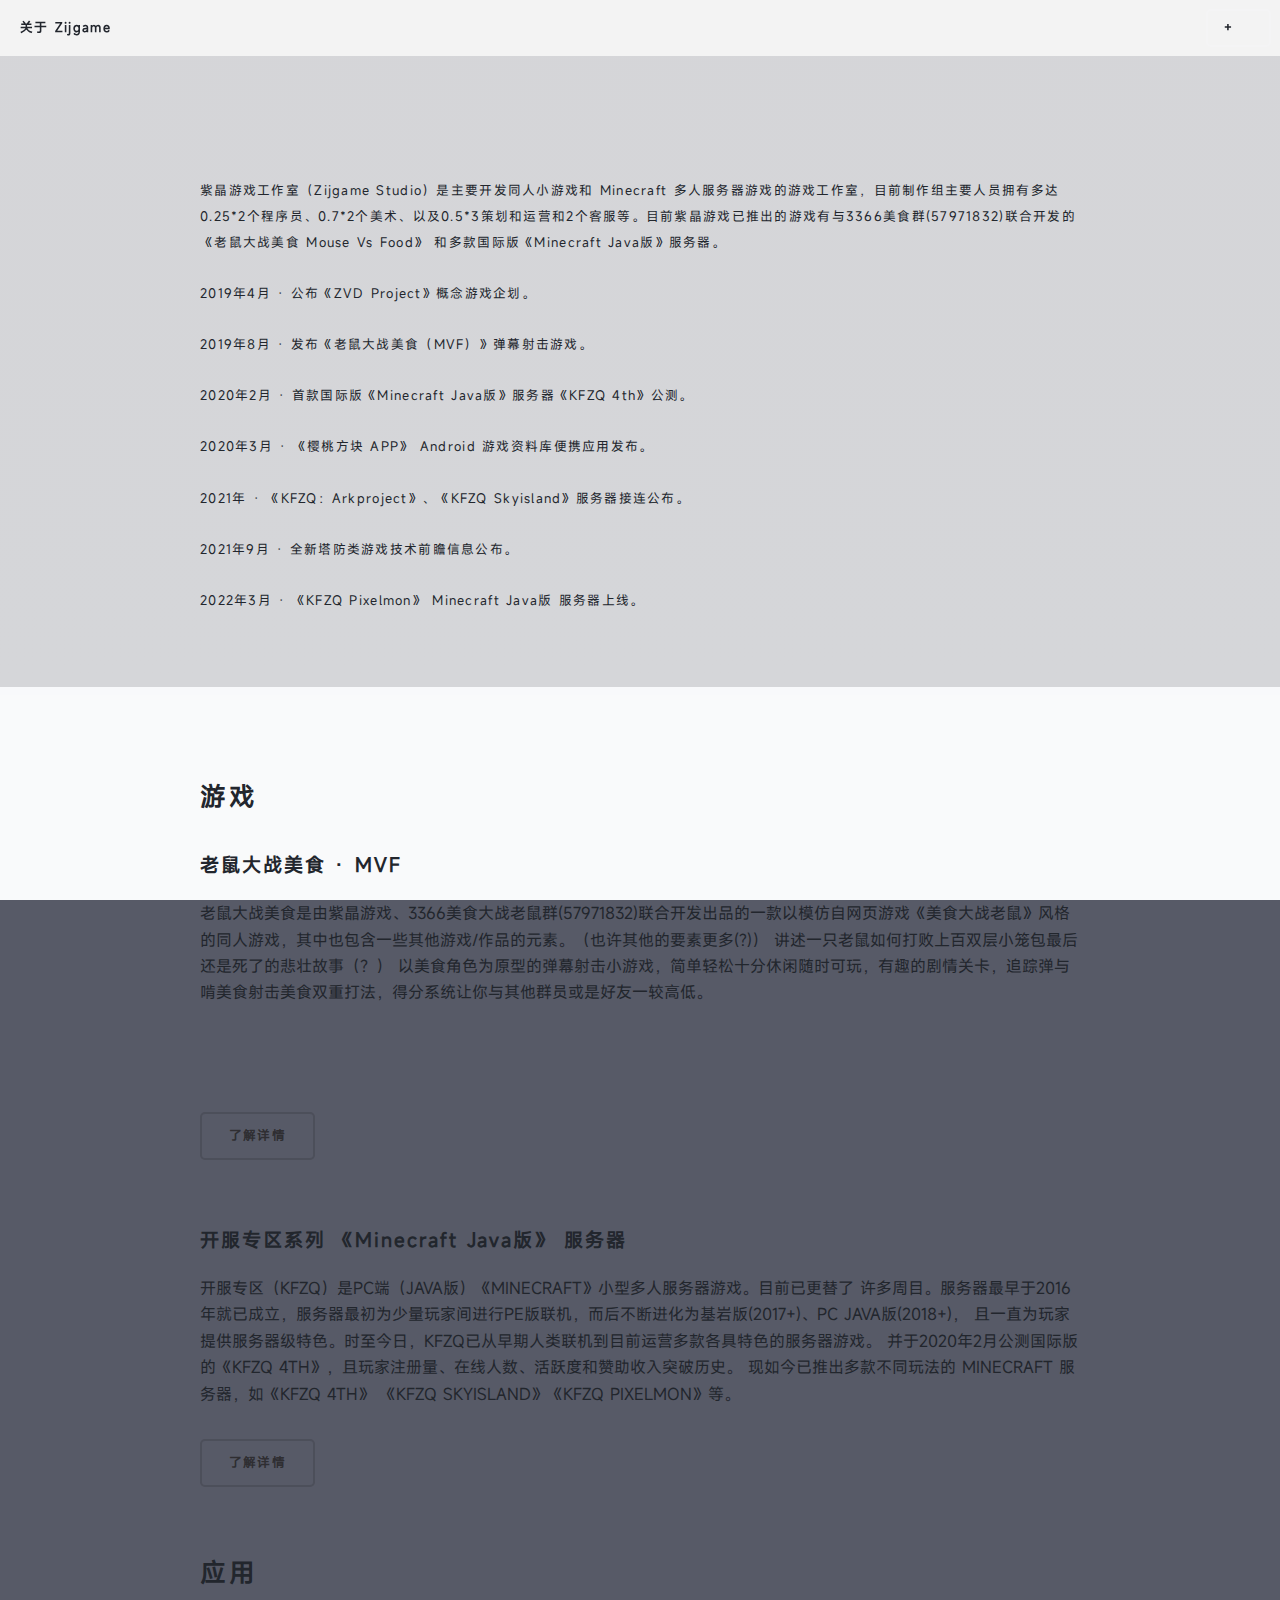
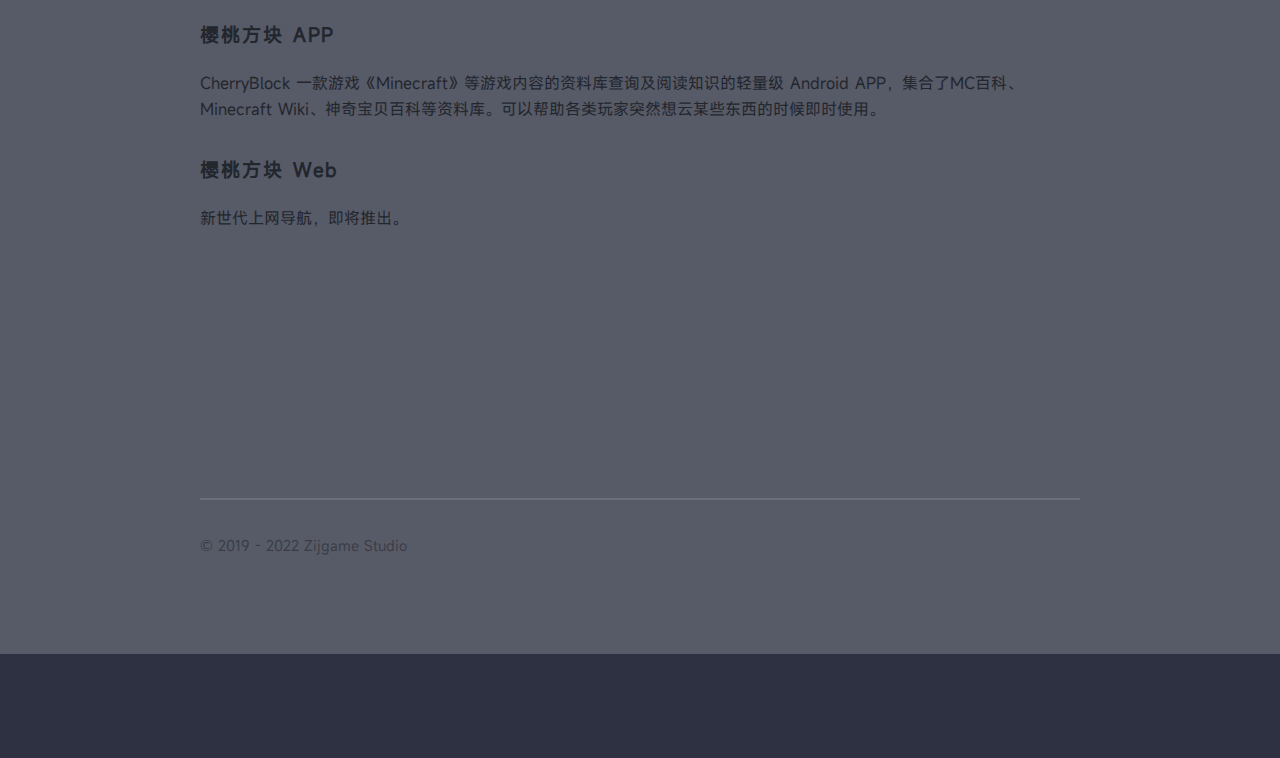
==== about.html @ 9c5ca8de "Add files via upload" ====
<!DOCTYPE HTML>
<!--
	Solid State by HTML5 UP
	html5up.net | @ajlkn
	Free for personal and commercial use under the CCA 3.0 license (html5up.net/license)
-->
<html>
	<head>
		<title>关于紫晶游戏 - Zijgame Studio 官方网站</title>
		<link rel="icon" type="image/x-icon" href="https://zijgame-1258074638.cos.ap-shanghai.myqcloud.com/image/zijgame_icon.png">
		<meta charset="utf-8" />
		<meta name="viewport" content="width=device-width, initial-scale=1, user-scalable=no" />
		<link rel="stylesheet" href="assets/css/main.css" />
		<noscript><link rel="stylesheet" href="assets/css/noscript.css" /></noscript>
	</head>
	<body class="is-preload">

		<!-- Page Wrapper -->
			<div id="page-wrapper">

				<!-- Header -->
					<header id="header">
						<h1><a href="index.html">关于 Zijgame</a></h1>
						<nav>
							<a href="#menu">+</a>
						</nav>
					</header>


				<!-- Menu -->
				<nav id="menu">
					<div class="inner">
						<h2>紫晶游戏官网</h2>
						<ul class="links">
							<li><a href="index.html">首页</a></li>
							<li><a href="#four">新闻动态</a></li>
							<li><a href="about.html">关于更多</a></li>
							<li><a href="mvf.html">老鼠大战美食</a></li>
							<li><a href="https://kfzq.zijgame.com/">KFZQ 服务器</a></li>
						</ul>
						<a href="#" class="close">Close</a>
					</div>
				</nav>

				<!-- Wrapper -->
					<section id="wrapper">
						<header>
							<div class="inner">
							 
								<span class="image main"><img src="https://zijgame-1258074638.cos.ap-shanghai.myqcloud.com/image/about_zjgame_banner.png" alt="" /></span>
								<p>紫晶游戏工作室（Zijgame Studio）是主要开发同人小游戏和 Minecraft 多人服务器游戏的游戏工作室，目前制作组主要人员拥有多达0.25*2个程序员、0.7*2个美术、以及0.5*3策划和运营和2个客服等。目前紫晶游戏已推出的游戏有与3366美食群(57971832)联合开发的《老鼠大战美食 Mouse Vs Food》
									和多款国际版《Minecraft Java版》服务器。
								</p>
								<p>2019年4月 · 公布《ZVD Project》概念游戏企划。</p>
								<p>2019年8月 · 发布《老鼠大战美食（MVF）》弹幕射击游戏。</p>
								<p>2020年2月 · 首款国际版《Minecraft Java版》服务器《KFZQ 4th》公测。</p>
								<p>2020年3月 · 《樱桃方块 APP》 Android 游戏资料库便携应用发布。</p>
								<p>2021年 · 《KFZQ：Arkproject》、《KFZQ Skyisland》服务器接连公布。</p>
								<p>2021年9月 · 全新塔防类游戏技术前瞻信息公布。</p>
								<p>2022年3月 · 《KFZQ Pixelmon》 Minecraft Java版 服务器上线。</p>
 

							</div>
						</header>

						<!-- Content -->
			 
							<div class="wrapper">
								<div class="inner">

									<h2>游戏</h2>
									<p> </p>

									<h3>老鼠大战美食 · MVF</h3>
									<p>老鼠大战美食是由紫晶游戏、3366美食大战老鼠群(57971832)联合开发出品的一款以模仿自网页游戏《美食大战老鼠》风格的同人游戏，其中也包含一些其他游戏/作品的元素。（也许其他的要素更多(?)）
										
										讲述一只老鼠如何打败上百双层小笼包最后还是死了的悲壮故事（？）
										
										以美食角色为原型的弹幕射击小游戏，简单轻松十分休闲随时可玩，有趣的剧情关卡，追踪弹与啃美食射击美食双重打法，得分系统让你与其他群员或是好友一较高低。</p> 
	
										<span class="image main"><img src="https://3366meishiqun-1258074638.cos.ap-guangzhou.myqcloud.com/mvf/mvf-banner.png" alt="" /></span>

	 
										<ul class="actions">
											<li><a href="mvf.html" class="button primarynext">了解详情</a></li>
										</ul>

										
									<h3>开服专区系列 《Minecraft Java版》 服务器</h3>
									<p>开服专区（KFZQ）是PC端（JAVA版）《MINECRAFT》小型多人服务器游戏。目前已更替了 许多周目。服务器最早于2016年就已成立，服务器最初为少量玩家间进行PE版联机，而后不断进化为基岩版(2017+)、PC JAVA版(2018+)， 且一直为玩家提供服务器级特色。时至今日，KFZQ已从早期人类联机到目前运营多款各具特色的服务器游戏。 并于2020年2月公测国际版的《KFZQ 4TH》，且玩家注册量、在线人数、活跃度和赞助收入突破历史。 现如今已推出多款不同玩法的 MINECRAFT 服务器，如《KFZQ 4TH》 《KFZQ SKYISLAND》《KFZQ PIXELMON》等。</p>
									<ul class="actions">
										<li><a href="https://kfzq.zijgame.com/" class="button primarynext">了解详情</a></li>
									</ul>
 
									<h2>应用</h2>
									<h3>樱桃方块 APP</h3>
									<p>CherryBlock 一款游戏《Minecraft》等游戏内容的资料库查询及阅读知识的轻量级 Android APP，集合了MC百科、Minecraft Wiki、神奇宝贝百科等资料库。可以帮助各类玩家突然想云某些东西的时候即时使用。</p>
							
							
									<h3>樱桃方块 Web</h3>
									<p>新世代上网导航，即将推出。</p>
 
				<!-- Footer -->
				<footer id="footer">
					<div class="inner">
						<ul class="icons">
							<li><a href="https://kfzq.zijgame.com" class="image"><img src="https://zijgame-1258074638.cos.ap-shanghai.myqcloud.com/image/kfzq.svg" alt="" /></a></li>
							<li><a href="https://www.zijgame.com" class="image"><img src="https://zijgame-1258074638.cos.ap-shanghai.myqcloud.com/image/zijgame_website_button.svg" alt="" /></a></li>
						</ul>
						<ul class="copyright">
							<li>&copy; 2019 - 2022 Zijgame Studio</a></li>
						</ul>
 
					</div>
				</footer>

		</div>

		<!-- Scripts -->
			<script src="assets/js/jquery.min.js"></script>
			<script src="assets/js/jquery.scrollex.min.js"></script>
			<script src="assets/js/browser.min.js"></script>
			<script src="assets/js/breakpoints.min.js"></script>
			<script src="assets/js/util.js"></script>
			<script src="assets/js/main.js"></script>

	</body>
</html>
---- assets/css/main.css ----
@import url(fontawesome-all.min.css);
@import url("https://fonts.googleapis.com/css?family=Source+Sans+Pro:300,300italic,600,600italic");


@font-face {
	font-family: 'MiSans Regular';   /*字体名称*/
	src: url('../webfonts/MiSans-Regular.subset.woff2');       /*字体源文件*/
  }

@font-face {
  font-family: 'Novecento Wide Bold';   /*字体名称*/
  src: url('../webfonts/Novecento-Wide-Bold-2.woff');       /*字体源文件*/
}

@font-face {
	font-family: 'Alibaba Puhui';   /*字体名称*/
	src: url('../webfonts/alibaba_sans_demo.woff2');       /*字体源文件*/
  }
 
/*
	Solid State by HTML5 UP
	html5up.net | @ajlkn
	Free for personal and commercial use under the CCA 3.0 license (html5up.net/license)
*/

html, body, div, span, applet, object,
iframe, h1, h2, h3, h4, h5, h6, p, blockquote,
pre, a, abbr, acronym, address, big, cite,
code, del, dfn, em, img, ins, kbd, q, s, samp,
small, strike, strong, sub, sup, tt, var, b,
u, i, center, dl, dt, dd, ol, ul, li, fieldset,
form, label, legend, table, caption, tbody,
tfoot, thead, tr, th, td, article, aside,
canvas, details, embed, figure, figcaption,
footer, header, hgroup, menu, nav, output, ruby,
section, summary, time, mark, audio, video {
	margin: 0;
	padding: 0;
	border: 0;
	font-size: 100%;
	font: inherit;
	/* vertical-align: baseline; */
	}

article, aside, details, figcaption, figure,
footer, header, hgroup, menu, nav, section {
	display: block;}

body {
	line-height: 1;
}

ol, ul {
	list-style: none;
}

blockquote, q {
	quotes: none;
}

	blockquote:before, blockquote:after, q:before, q:after {
		content: '';
		content: none;
	}

table {
	border-collapse: collapse;
	border-spacing: 0;
}

body {
	-webkit-text-size-adjust: none;
}

mark {
	background-color: transparent;
	color: inherit;
}

input::-moz-focus-inner {
	border: 0;
	padding: 0;
}

input, select, textarea {
	-moz-appearance: none;
	-webkit-appearance: none;
	-ms-appearance: none;
	appearance: none;
}

/* Basic */

	@-ms-viewport {
		width: device-width;
	}

	body {
		-ms-overflow-style: scrollbar;
	}

	@media screen and (max-width: 480px) {

		html, body {
			min-width: 320px;
		}

	}

	html {
		box-sizing: border-box;
	}

	*, *:before, *:after {
		box-sizing: inherit;
	}

	body {
		background-color: #2e3141;
		background-image: linear-gradient(to top, rgb(248, 249, 251), rgb(248, 249, 251)), url("https://zijgame-1258074638.cos.ap-shanghai.myqcloud.com/image/bg.jpg");
		background-size: auto,
 cover;
		background-attachment: fixed,
 fixed;
		background-position: center,
 center;
	}

		body.is-preload *, body.is-preload *:before, body.is-preload *:after {
			-moz-animation: none !important;
			-webkit-animation: none !important;
			-ms-animation: none !important;
			animation: none !important;
			-moz-transition: none !important;
			-webkit-transition: none !important;
			-ms-transition: none !important;
			transition: none !important;
		}

/* Type */

	body, input, select, textarea {
		color: #22262D;
		font-family: "MiSans Regular", MiSans Regular, sans-serif;
		font-size: 16.5pt;
		font-weight: 300;
		line-height: 1.65;
	}

		@media screen and (max-width: 1680px) {

			body, input, select, textarea {
				font-size: 13pt;
			}

		}

		@media screen and (max-width: 1280px) {

			body, input, select, textarea {
				font-size: 12pt;
			}

		}

		@media screen and (max-width: 980px) {

			body, input, select, textarea {
				font-size: 12pt;
			}

		}

		@media screen and (max-width: 736px) {

			body, input, select, textarea {
				font-size: 12pt;
			}

		}

		@media screen and (max-width: 480px) {

			body, input, select, textarea {
				font-size: 12pt;
			}

		}

	a {
		-moz-transition: color 0.2s ease-in-out, border-bottom-color 0.2s ease-in-out;
		-webkit-transition: color 0.2s ease-in-out, border-bottom-color 0.2s ease-in-out;
		-ms-transition: color 0.2s ease-in-out, border-bottom-color 0.2s ease-in-out;
		transition: color 0.2s ease-in-out, border-bottom-color 0.2s ease-in-out;
		border-bottom: dotted 1px rgba(255, 255, 255, 0.35);
		color: #22262D;
		text-decoration: none;
	}

		a:hover {
			border-bottom-color: transparent;
			color: #22262D !important;
		}

		a.special:not(.button) {
			text-decoration: none;
			border-bottom: 0;
			display: block;
			font-family: "MiSans Regular", MiSans Regular, sans-serif;
			font-size: 0.8em;
			font-weight: 700;
			letter-spacing: 0.1em;
			margin: 0 0 2em 0;
			text-transform: uppercase;
		}

			a.special:not(.button):before {
				-moz-osx-font-smoothing: grayscale;
				-webkit-font-smoothing: antialiased;
				display: inline-block;
				font-style: normal;
				font-variant: normal;
				text-rendering: auto;
				line-height: 1;
				text-transform: none !important;
				font-family: 'Font Awesome 5 Free';
				font-weight: 900;
			}

			a.special:not(.button):before {
				-moz-transition: background-color 0.2s ease-in-out;
				-webkit-transition: background-color 0.2s ease-in-out;
				-ms-transition: background-color 0.2s ease-in-out;
				transition: background-color 0.2s ease-in-out;
				border-radius: 100%;
				border: solid 2px rgba(255, 255, 255, 0.125);
				content: '\f105';
				display: inline-block;
				font-size: 1.25em;
				height: 2em;
				line-height: 1.75em;
				margin-right: 0.85em;
				text-align: center;
				text-indent: 0.15em;
				vertical-align: middle;
				width: 2em;
			}

			a.special:not(.button):hover:before {
				background-color: rgba(255, 255, 255, 0.025);
			}

			a.special:not(.button):active:before {
				background-color: rgba(255, 255, 255, 0.075);
			}

	strong, b {
		color: #22262D;
		font-weight: 600;
	}

	em, i {
		font-style: italic;
	}

	p {
		margin: 0 0 2em 0;
	}

	h1, h2, h3, h4, h5, h6 {
		color: #22262D;
		font-family: "MiSans Regular", MiSans Regular, sans-serif;
		font-weight: 700;
		letter-spacing: 0.1em;
		margin: 0 0 1em 0;
		text-transform: ;
	}

		h1 a, h2 a, h3 a, h4 a, h5 a, h6 a , zijgame-logo a {
			color: inherit;
			text-decoration: none;
			border-bottom: 0;
		}

		h1 span, h2 span, h3 span, h4 span, h5 span, h6 span {
			font-weight: 200;
		}

		h1.major, h2.major, h3.major, h4.major, h5.major, h6.major {
			padding-bottom: 1em;
			border-bottom: solid 2px rgba(36, 41, 51, 0.15);
		}

	h2 {
		font-size: 1.6em;
	}

	h3 {
		font-size: 1.2em;
	}

	h4 {
		font-size: 0.9em;
	}

	h5 {
		font-size: 0.7em;
	}

	h6 {
		font-size: 0.7em;
	}

	@media screen and (max-width: 736px) {

		h2 {
			font-size: 1em;
		}

		h3 {
			font-size: 0.8em;
		}

	}

	sub {
		font-size: 0.8em;
		position: relative;
		top: 0.5em;
	}

	sup {
		font-size: 0.8em;
		position: relative;
		top: -0.5em;
	}

	blockquote {
		border-left: solid 4px rgba(255, 255, 255, 0.125);
		font-style: italic;
		margin: 0 0 2em 0;
		padding: 0.5em 0 0.5em 2em;
	}

	code {
		background: rgba(255, 255, 255, 0.025);
		border-radius: 5px;
		border: solid 2px rgba(255, 255, 255, 0.125);
		font-family: "Courier New", monospace;
		font-size: 0.9em;
		margin: 0 0.25em;
		padding: 0.25em 0.65em;
	}

	zijgame-logo {
		font-family: "Novecento Wide Bold", sans-serif;
		font-size: 0.825em;
		margin: 0 0.15em;
		padding: 0.25em 0.65em;
		text-decoration: none;
	}

	pre {
		-webkit-overflow-scrolling: touch;
		font-family: "Courier New", monospace;
		font-size: 0.9em;
		margin: 0 0 2em 0;
	}

		pre code {
			display: block;
			line-height: 1.75em;
			padding: 1em 1.5em;
			overflow-x: auto;
		}

	hr {
		border: 0;
		border-bottom: solid 2px rgba(255, 255, 255, 0.125);
		margin: 2.5em 0;
	}

		hr.major {
			margin: 4em 0;
		}

	.align-left {
		text-align: left;
	}

	.align-center {
		text-align: center;
	}

	.align-right {
		text-align: right;
	}

/* Row */

	.row {
		display: flex;
		flex-wrap: wrap;
		box-sizing: border-box;
		align-items: stretch;
	}

		.row > * {
			box-sizing: border-box;
		}

		.row.gtr-uniform > * > :last-child {
			margin-bottom: 0;
		}

		.row.aln-left {
			justify-content: flex-start;
		}

		.row.aln-center {
			justify-content: center;
		}

		.row.aln-right {
			justify-content: flex-end;
		}

		.row.aln-top {
			align-items: flex-start;
		}

		.row.aln-middle {
			align-items: center;
		}

		.row.aln-bottom {
			align-items: flex-end;
		}

		.row > .imp {
			order: -1;
		}

		.row > .col-1 {
			width: 8.33333%;
		}

		.row > .off-1 {
			margin-left: 8.33333%;
		}

		.row > .col-2 {
			width: 16.66667%;
		}

		.row > .off-2 {
			margin-left: 16.66667%;
		}

		.row > .col-3 {
			width: 25%;
		}

		.row > .off-3 {
			margin-left: 25%;
		}

		.row > .col-4 {
			width: 33.33333%;
		}

		.row > .off-4 {
			margin-left: 33.33333%;
		}

		.row > .col-5 {
			width: 41.66667%;
		}

		.row > .off-5 {
			margin-left: 41.66667%;
		}

		.row > .col-6 {
			width: 50%;
		}

		.row > .off-6 {
			margin-left: 50%;
		}

		.row > .col-7 {
			width: 58.33333%;
		}

		.row > .off-7 {
			margin-left: 58.33333%;
		}

		.row > .col-8 {
			width: 66.66667%;
		}

		.row > .off-8 {
			margin-left: 66.66667%;
		}

		.row > .col-9 {
			width: 75%;
		}

		.row > .off-9 {
			margin-left: 75%;
		}

		.row > .col-10 {
			width: 83.33333%;
		}

		.row > .off-10 {
			margin-left: 83.33333%;
		}

		.row > .col-11 {
			width: 91.66667%;
		}

		.row > .off-11 {
			margin-left: 91.66667%;
		}

		.row > .col-12 {
			width: 100%;
		}

		.row > .off-12 {
			margin-left: 100%;
		}

		.row.gtr-0 {
			margin-top: 0;
			margin-left: 0em;
		}

			.row.gtr-0 > * {
				padding: 0 0 0 0em;
			}

			.row.gtr-0.gtr-uniform {
				margin-top: 0em;
			}

				.row.gtr-0.gtr-uniform > * {
					padding-top: 0em;
				}

		.row.gtr-25 {
			margin-top: 0;
			margin-left: -0.4375em;
		}

			.row.gtr-25 > * {
				padding: 0 0 0 0.4375em;
			}

			.row.gtr-25.gtr-uniform {
				margin-top: -0.4375em;
			}

				.row.gtr-25.gtr-uniform > * {
					padding-top: 0.4375em;
				}

		.row.gtr-50 {
			margin-top: 0;
			margin-left: -0.875em;
		}

			.row.gtr-50 > * {
				padding: 0 0 0 0.875em;
			}

			.row.gtr-50.gtr-uniform {
				margin-top: -0.875em;
			}

				.row.gtr-50.gtr-uniform > * {
					padding-top: 0.875em;
				}

		.row {
			margin-top: 0;
			margin-left: -1.75em;
		}

			.row > * {
				padding: 0 0 0 1.75em;
			}

			.row.gtr-uniform {
				margin-top: -1.75em;
			}

				.row.gtr-uniform > * {
					padding-top: 1.75em;
				}

		.row.gtr-150 {
			margin-top: 0;
			margin-left: -2.625em;
		}

			.row.gtr-150 > * {
				padding: 0 0 0 2.625em;
			}

			.row.gtr-150.gtr-uniform {
				margin-top: -2.625em;
			}

				.row.gtr-150.gtr-uniform > * {
					padding-top: 2.625em;
				}

		.row.gtr-200 {
			margin-top: 0;
			margin-left: -3.5em;
		}

			.row.gtr-200 > * {
				padding: 0 0 0 3.5em;
			}

			.row.gtr-200.gtr-uniform {
				margin-top: -3.5em;
			}

				.row.gtr-200.gtr-uniform > * {
					padding-top: 3.5em;
				}

		@media screen and (max-width: 1680px) {

			.row {
				display: flex;
				flex-wrap: wrap;
				box-sizing: border-box;
				align-items: stretch;
			}

				.row > * {
					box-sizing: border-box;
				}

				.row.gtr-uniform > * > :last-child {
					margin-bottom: 0;
				}

				.row.aln-left {
					justify-content: flex-start;
				}

				.row.aln-center {
					justify-content: center;
				}

				.row.aln-right {
					justify-content: flex-end;
				}

				.row.aln-top {
					align-items: flex-start;
				}

				.row.aln-middle {
					align-items: center;
				}

				.row.aln-bottom {
					align-items: flex-end;
				}

				.row > .imp-xlarge {
					order: -1;
				}

				.row > .col-1-xlarge {
					width: 8.33333%;
				}

				.row > .off-1-xlarge {
					margin-left: 8.33333%;
				}

				.row > .col-2-xlarge {
					width: 16.66667%;
				}

				.row > .off-2-xlarge {
					margin-left: 16.66667%;
				}

				.row > .col-3-xlarge {
					width: 25%;
				}

				.row > .off-3-xlarge {
					margin-left: 25%;
				}

				.row > .col-4-xlarge {
					width: 33.33333%;
				}

				.row > .off-4-xlarge {
					margin-left: 33.33333%;
				}

				.row > .col-5-xlarge {
					width: 41.66667%;
				}

				.row > .off-5-xlarge {
					margin-left: 41.66667%;
				}

				.row > .col-6-xlarge {
					width: 50%;
				}

				.row > .off-6-xlarge {
					margin-left: 50%;
				}

				.row > .col-7-xlarge {
					width: 58.33333%;
				}

				.row > .off-7-xlarge {
					margin-left: 58.33333%;
				}

				.row > .col-8-xlarge {
					width: 66.66667%;
				}

				.row > .off-8-xlarge {
					margin-left: 66.66667%;
				}

				.row > .col-9-xlarge {
					width: 75%;
				}

				.row > .off-9-xlarge {
					margin-left: 75%;
				}

				.row > .col-10-xlarge {
					width: 83.33333%;
				}

				.row > .off-10-xlarge {
					margin-left: 83.33333%;
				}

				.row > .col-11-xlarge {
					width: 91.66667%;
				}

				.row > .off-11-xlarge {
					margin-left: 91.66667%;
				}

				.row > .col-12-xlarge {
					width: 100%;
				}

				.row > .off-12-xlarge {
					margin-left: 100%;
				}

				.row.gtr-0 {
					margin-top: 0;
					margin-left: 0em;
				}

					.row.gtr-0 > * {
						padding: 0 0 0 0em;
					}

					.row.gtr-0.gtr-uniform {
						margin-top: 0em;
					}

						.row.gtr-0.gtr-uniform > * {
							padding-top: 0em;
						}

				.row.gtr-25 {
					margin-top: 0;
					margin-left: -0.4375em;
				}

					.row.gtr-25 > * {
						padding: 0 0 0 0.4375em;
					}

					.row.gtr-25.gtr-uniform {
						margin-top: -0.4375em;
					}

						.row.gtr-25.gtr-uniform > * {
							padding-top: 0.4375em;
						}

				.row.gtr-50 {
					margin-top: 0;
					margin-left: -0.875em;
				}

					.row.gtr-50 > * {
						padding: 0 0 0 0.875em;
					}

					.row.gtr-50.gtr-uniform {
						margin-top: -0.875em;
					}

						.row.gtr-50.gtr-uniform > * {
							padding-top: 0.875em;
						}

				.row {
					margin-top: 0;
					margin-left: -1.75em;
				}

					.row > * {
						padding: 0 0 0 1.75em;
					}

					.row.gtr-uniform {
						margin-top: -1.75em;
					}

						.row.gtr-uniform > * {
							padding-top: 1.75em;
						}

				.row.gtr-150 {
					margin-top: 0;
					margin-left: -2.625em;
				}

					.row.gtr-150 > * {
						padding: 0 0 0 2.625em;
					}

					.row.gtr-150.gtr-uniform {
						margin-top: -2.625em;
					}

						.row.gtr-150.gtr-uniform > * {
							padding-top: 2.625em;
						}

				.row.gtr-200 {
					margin-top: 0;
					margin-left: -3.5em;
				}

					.row.gtr-200 > * {
						padding: 0 0 0 3.5em;
					}

					.row.gtr-200.gtr-uniform {
						margin-top: -3.5em;
					}

						.row.gtr-200.gtr-uniform > * {
							padding-top: 3.5em;
						}

		}

		@media screen and (max-width: 1280px) {

			.row {
				display: flex;
				flex-wrap: wrap;
				box-sizing: border-box;
				align-items: stretch;
			}

				.row > * {
					box-sizing: border-box;
				}

				.row.gtr-uniform > * > :last-child {
					margin-bottom: 0;
				}

				.row.aln-left {
					justify-content: flex-start;
				}

				.row.aln-center {
					justify-content: center;
				}

				.row.aln-right {
					justify-content: flex-end;
				}

				.row.aln-top {
					align-items: flex-start;
				}

				.row.aln-middle {
					align-items: center;
				}

				.row.aln-bottom {
					align-items: flex-end;
				}

				.row > .imp-large {
					order: -1;
				}

				.row > .col-1-large {
					width: 8.33333%;
				}

				.row > .off-1-large {
					margin-left: 8.33333%;
				}

				.row > .col-2-large {
					width: 16.66667%;
				}

				.row > .off-2-large {
					margin-left: 16.66667%;
				}

				.row > .col-3-large {
					width: 25%;
				}

				.row > .off-3-large {
					margin-left: 25%;
				}

				.row > .col-4-large {
					width: 33.33333%;
				}

				.row > .off-4-large {
					margin-left: 33.33333%;
				}

				.row > .col-5-large {
					width: 41.66667%;
				}

				.row > .off-5-large {
					margin-left: 41.66667%;
				}

				.row > .col-6-large {
					width: 50%;
				}

				.row > .off-6-large {
					margin-left: 50%;
				}

				.row > .col-7-large {
					width: 58.33333%;
				}

				.row > .off-7-large {
					margin-left: 58.33333%;
				}

				.row > .col-8-large {
					width: 66.66667%;
				}

				.row > .off-8-large {
					margin-left: 66.66667%;
				}

				.row > .col-9-large {
					width: 75%;
				}

				.row > .off-9-large {
					margin-left: 75%;
				}

				.row > .col-10-large {
					width: 83.33333%;
				}

				.row > .off-10-large {
					margin-left: 83.33333%;
				}

				.row > .col-11-large {
					width: 91.66667%;
				}

				.row > .off-11-large {
					margin-left: 91.66667%;
				}

				.row > .col-12-large {
					width: 100%;
				}

				.row > .off-12-large {
					margin-left: 100%;
				}

				.row.gtr-0 {
					margin-top: 0;
					margin-left: 0em;
				}

					.row.gtr-0 > * {
						padding: 0 0 0 0em;
					}

					.row.gtr-0.gtr-uniform {
						margin-top: 0em;
					}

						.row.gtr-0.gtr-uniform > * {
							padding-top: 0em;
						}

				.row.gtr-25 {
					margin-top: 0;
					margin-left: -0.4375em;
				}

					.row.gtr-25 > * {
						padding: 0 0 0 0.4375em;
					}

					.row.gtr-25.gtr-uniform {
						margin-top: -0.4375em;
					}

						.row.gtr-25.gtr-uniform > * {
							padding-top: 0.4375em;
						}

				.row.gtr-50 {
					margin-top: 0;
					margin-left: -0.875em;
				}

					.row.gtr-50 > * {
						padding: 0 0 0 0.875em;
					}

					.row.gtr-50.gtr-uniform {
						margin-top: -0.875em;
					}

						.row.gtr-50.gtr-uniform > * {
							padding-top: 0.875em;
						}

				.row {
					margin-top: 0;
					margin-left: -1.75em;
				}

					.row > * {
						padding: 0 0 0 1.75em;
					}

					.row.gtr-uniform {
						margin-top: -1.75em;
					}

						.row.gtr-uniform > * {
							padding-top: 1.75em;
						}

				.row.gtr-150 {
					margin-top: 0;
					margin-left: -2.625em;
				}

					.row.gtr-150 > * {
						padding: 0 0 0 2.625em;
					}

					.row.gtr-150.gtr-uniform {
						margin-top: -2.625em;
					}

						.row.gtr-150.gtr-uniform > * {
							padding-top: 2.625em;
						}

				.row.gtr-200 {
					margin-top: 0;
					margin-left: -3.5em;
				}

					.row.gtr-200 > * {
						padding: 0 0 0 3.5em;
					}

					.row.gtr-200.gtr-uniform {
						margin-top: -3.5em;
					}

						.row.gtr-200.gtr-uniform > * {
							padding-top: 3.5em;
						}

		}

		@media screen and (max-width: 980px) {

			.row {
				display: flex;
				flex-wrap: wrap;
				box-sizing: border-box;
				align-items: stretch;
			}

				.row > * {
					box-sizing: border-box;
				}

				.row.gtr-uniform > * > :last-child {
					margin-bottom: 0;
				}

				.row.aln-left {
					justify-content: flex-start;
				}

				.row.aln-center {
					justify-content: center;
				}

				.row.aln-right {
					justify-content: flex-end;
				}

				.row.aln-top {
					align-items: flex-start;
				}

				.row.aln-middle {
					align-items: center;
				}

				.row.aln-bottom {
					align-items: flex-end;
				}

				.row > .imp-medium {
					order: -1;
				}

				.row > .col-1-medium {
					width: 8.33333%;
				}

				.row > .off-1-medium {
					margin-left: 8.33333%;
				}

				.row > .col-2-medium {
					width: 16.66667%;
				}

				.row > .off-2-medium {
					margin-left: 16.66667%;
				}

				.row > .col-3-medium {
					width: 25%;
				}

				.row > .off-3-medium {
					margin-left: 25%;
				}

				.row > .col-4-medium {
					width: 33.33333%;
				}

				.row > .off-4-medium {
					margin-left: 33.33333%;
				}

				.row > .col-5-medium {
					width: 41.66667%;
				}

				.row > .off-5-medium {
					margin-left: 41.66667%;
				}

				.row > .col-6-medium {
					width: 50%;
				}

				.row > .off-6-medium {
					margin-left: 50%;
				}

				.row > .col-7-medium {
					width: 58.33333%;
				}

				.row > .off-7-medium {
					margin-left: 58.33333%;
				}

				.row > .col-8-medium {
					width: 66.66667%;
				}

				.row > .off-8-medium {
					margin-left: 66.66667%;
				}

				.row > .col-9-medium {
					width: 75%;
				}

				.row > .off-9-medium {
					margin-left: 75%;
				}

				.row > .col-10-medium {
					width: 83.33333%;
				}

				.row > .off-10-medium {
					margin-left: 83.33333%;
				}

				.row > .col-11-medium {
					width: 91.66667%;
				}

				.row > .off-11-medium {
					margin-left: 91.66667%;
				}

				.row > .col-12-medium {
					width: 100%;
				}

				.row > .off-12-medium {
					margin-left: 100%;
				}

				.row.gtr-0 {
					margin-top: 0;
					margin-left: 0em;
				}

					.row.gtr-0 > * {
						padding: 0 0 0 0em;
					}

					.row.gtr-0.gtr-uniform {
						margin-top: 0em;
					}

						.row.gtr-0.gtr-uniform > * {
							padding-top: 0em;
						}

				.row.gtr-25 {
					margin-top: 0;
					margin-left: -0.4375em;
				}

					.row.gtr-25 > * {
						padding: 0 0 0 0.4375em;
					}

					.row.gtr-25.gtr-uniform {
						margin-top: -0.4375em;
					}

						.row.gtr-25.gtr-uniform > * {
							padding-top: 0.4375em;
						}

				.row.gtr-50 {
					margin-top: 0;
					margin-left: -0.875em;
				}

					.row.gtr-50 > * {
						padding: 0 0 0 0.875em;
					}

					.row.gtr-50.gtr-uniform {
						margin-top: -0.875em;
					}

						.row.gtr-50.gtr-uniform > * {
							padding-top: 0.875em;
						}

				.row {
					margin-top: 0;
					margin-left: -1.75em;
				}

					.row > * {
						padding: 0 0 0 1.75em;
					}

					.row.gtr-uniform {
						margin-top: -1.75em;
					}

						.row.gtr-uniform > * {
							padding-top: 1.75em;
						}

				.row.gtr-150 {
					margin-top: 0;
					margin-left: -2.625em;
				}

					.row.gtr-150 > * {
						padding: 0 0 0 2.625em;
					}

					.row.gtr-150.gtr-uniform {
						margin-top: -2.625em;
					}

						.row.gtr-150.gtr-uniform > * {
							padding-top: 2.625em;
						}

				.row.gtr-200 {
					margin-top: 0;
					margin-left: -3.5em;
				}

					.row.gtr-200 > * {
						padding: 0 0 0 3.5em;
					}

					.row.gtr-200.gtr-uniform {
						margin-top: -3.5em;
					}

						.row.gtr-200.gtr-uniform > * {
							padding-top: 3.5em;
						}

		}

		@media screen and (max-width: 736px) {

			.row {
				display: flex;
				flex-wrap: wrap;
				box-sizing: border-box;
				align-items: stretch;
			}

				.row > * {
					box-sizing: border-box;
				}

				.row.gtr-uniform > * > :last-child {
					margin-bottom: 0;
				}

				.row.aln-left {
					justify-content: flex-start;
				}

				.row.aln-center {
					justify-content: center;
				}

				.row.aln-right {
					justify-content: flex-end;
				}

				.row.aln-top {
					align-items: flex-start;
				}

				.row.aln-middle {
					align-items: center;
				}

				.row.aln-bottom {
					align-items: flex-end;
				}

				.row > .imp-small {
					order: -1;
				}

				.row > .col-1-small {
					width: 8.33333%;
				}

				.row > .off-1-small {
					margin-left: 8.33333%;
				}

				.row > .col-2-small {
					width: 16.66667%;
				}

				.row > .off-2-small {
					margin-left: 16.66667%;
				}

				.row > .col-3-small {
					width: 25%;
				}

				.row > .off-3-small {
					margin-left: 25%;
				}

				.row > .col-4-small {
					width: 33.33333%;
				}

				.row > .off-4-small {
					margin-left: 33.33333%;
				}

				.row > .col-5-small {
					width: 41.66667%;
				}

				.row > .off-5-small {
					margin-left: 41.66667%;
				}

				.row > .col-6-small {
					width: 50%;
				}

				.row > .off-6-small {
					margin-left: 50%;
				}

				.row > .col-7-small {
					width: 58.33333%;
				}

				.row > .off-7-small {
					margin-left: 58.33333%;
				}

				.row > .col-8-small {
					width: 66.66667%;
				}

				.row > .off-8-small {
					margin-left: 66.66667%;
				}

				.row > .col-9-small {
					width: 75%;
				}

				.row > .off-9-small {
					margin-left: 75%;
				}

				.row > .col-10-small {
					width: 83.33333%;
				}

				.row > .off-10-small {
					margin-left: 83.33333%;
				}

				.row > .col-11-small {
					width: 91.66667%;
				}

				.row > .off-11-small {
					margin-left: 91.66667%;
				}

				.row > .col-12-small {
					width: 100%;
				}

				.row > .off-12-small {
					margin-left: 100%;
				}

				.row.gtr-0 {
					margin-top: 0;
					margin-left: 0em;
				}

					.row.gtr-0 > * {
						padding: 0 0 0 0em;
					}

					.row.gtr-0.gtr-uniform {
						margin-top: 0em;
					}

						.row.gtr-0.gtr-uniform > * {
							padding-top: 0em;
						}

				.row.gtr-25 {
					margin-top: 0;
					margin-left: -0.3125em;
				}

					.row.gtr-25 > * {
						padding: 0 0 0 0.3125em;
					}

					.row.gtr-25.gtr-uniform {
						margin-top: -0.3125em;
					}

						.row.gtr-25.gtr-uniform > * {
							padding-top: 0.3125em;
						}

				.row.gtr-50 {
					margin-top: 0;
					margin-left: -0.625em;
				}

					.row.gtr-50 > * {
						padding: 0 0 0 0.625em;
					}

					.row.gtr-50.gtr-uniform {
						margin-top: -0.625em;
					}

						.row.gtr-50.gtr-uniform > * {
							padding-top: 0.625em;
						}

				.row {
					margin-top: 0;
					margin-left: -1.25em;
				}

					.row > * {
						padding: 0 0 0 1.25em;
					}

					.row.gtr-uniform {
						margin-top: -1.25em;
					}

						.row.gtr-uniform > * {
							padding-top: 1.25em;
						}

				.row.gtr-150 {
					margin-top: 0;
					margin-left: -1.875em;
				}

					.row.gtr-150 > * {
						padding: 0 0 0 1.875em;
					}

					.row.gtr-150.gtr-uniform {
						margin-top: -1.875em;
					}

						.row.gtr-150.gtr-uniform > * {
							padding-top: 1.875em;
						}

				.row.gtr-200 {
					margin-top: 0;
					margin-left: -2.5em;
				}

					.row.gtr-200 > * {
						padding: 0 0 0 2.5em;
					}

					.row.gtr-200.gtr-uniform {
						margin-top: -2.5em;
					}

						.row.gtr-200.gtr-uniform > * {
							padding-top: 2.5em;
						}

		}

		@media screen and (max-width: 480px) {

			.row {
				display: flex;
				flex-wrap: wrap;
				box-sizing: border-box;
				align-items: stretch;
			}

				.row > * {
					box-sizing: border-box;
				}

				.row.gtr-uniform > * > :last-child {
					margin-bottom: 0;
				}

				.row.aln-left {
					justify-content: flex-start;
				}

				.row.aln-center {
					justify-content: center;
				}

				.row.aln-right {
					justify-content: flex-end;
				}

				.row.aln-top {
					align-items: flex-start;
				}

				.row.aln-middle {
					align-items: center;
				}

				.row.aln-bottom {
					align-items: flex-end;
				}

				.row > .imp-xsmall {
					order: -1;
				}

				.row > .col-1-xsmall {
					width: 8.33333%;
				}

				.row > .off-1-xsmall {
					margin-left: 8.33333%;
				}

				.row > .col-2-xsmall {
					width: 16.66667%;
				}

				.row > .off-2-xsmall {
					margin-left: 16.66667%;
				}

				.row > .col-3-xsmall {
					width: 25%;
				}

				.row > .off-3-xsmall {
					margin-left: 25%;
				}

				.row > .col-4-xsmall {
					width: 33.33333%;
				}

				.row > .off-4-xsmall {
					margin-left: 33.33333%;
				}

				.row > .col-5-xsmall {
					width: 41.66667%;
				}

				.row > .off-5-xsmall {
					margin-left: 41.66667%;
				}

				.row > .col-6-xsmall {
					width: 50%;
				}

				.row > .off-6-xsmall {
					margin-left: 50%;
				}

				.row > .col-7-xsmall {
					width: 58.33333%;
				}

				.row > .off-7-xsmall {
					margin-left: 58.33333%;
				}

				.row > .col-8-xsmall {
					width: 66.66667%;
				}

				.row > .off-8-xsmall {
					margin-left: 66.66667%;
				}

				.row > .col-9-xsmall {
					width: 75%;
				}

				.row > .off-9-xsmall {
					margin-left: 75%;
				}

				.row > .col-10-xsmall {
					width: 83.33333%;
				}

				.row > .off-10-xsmall {
					margin-left: 83.33333%;
				}

				.row > .col-11-xsmall {
					width: 91.66667%;
				}

				.row > .off-11-xsmall {
					margin-left: 91.66667%;
				}

				.row > .col-12-xsmall {
					width: 100%;
				}

				.row > .off-12-xsmall {
					margin-left: 100%;
				}

				.row.gtr-0 {
					margin-top: 0;
					margin-left: 0em;
				}

					.row.gtr-0 > * {
						padding: 0 0 0 0em;
					}

					.row.gtr-0.gtr-uniform {
						margin-top: 0em;
					}

						.row.gtr-0.gtr-uniform > * {
							padding-top: 0em;
						}

				.row.gtr-25 {
					margin-top: 0;
					margin-left: -0.3125em;
				}

					.row.gtr-25 > * {
						padding: 0 0 0 0.3125em;
					}

					.row.gtr-25.gtr-uniform {
						margin-top: -0.3125em;
					}

						.row.gtr-25.gtr-uniform > * {
							padding-top: 0.3125em;
						}

				.row.gtr-50 {
					margin-top: 0;
					margin-left: -0.625em;
				}

					.row.gtr-50 > * {
						padding: 0 0 0 0.625em;
					}

					.row.gtr-50.gtr-uniform {
						margin-top: -0.625em;
					}

						.row.gtr-50.gtr-uniform > * {
							padding-top: 0.625em;
						}

				.row {
					margin-top: 0;
					margin-left: -1.25em;
				}

					.row > * {
						padding: 0 0 0 1.25em;
					}

					.row.gtr-uniform {
						margin-top: -1.25em;
					}

						.row.gtr-uniform > * {
							padding-top: 1.25em;
						}

				.row.gtr-150 {
					margin-top: 0;
					margin-left: -1.875em;
				}

					.row.gtr-150 > * {
						padding: 0 0 0 1.875em;
					}

					.row.gtr-150.gtr-uniform {
						margin-top: -1.875em;
					}

						.row.gtr-150.gtr-uniform > * {
							padding-top: 1.875em;
						}

				.row.gtr-200 {
					margin-top: 0;
					margin-left: -2.5em;
				}

					.row.gtr-200 > * {
						padding: 0 0 0 2.5em;
					}

					.row.gtr-200.gtr-uniform {
						margin-top: -2.5em;
					}

						.row.gtr-200.gtr-uniform > * {
							padding-top: 2.5em;
						}

		}

		@media screen and (max-width: 360px) {

			.row {
				display: flex;
				flex-wrap: wrap;
				box-sizing: border-box;
				align-items: stretch;
			}

				.row > * {
					box-sizing: border-box;
				}

				.row.gtr-uniform > * > :last-child {
					margin-bottom: 0;
				}

				.row.aln-left {
					justify-content: flex-start;
				}

				.row.aln-center {
					justify-content: center;
				}

				.row.aln-right {
					justify-content: flex-end;
				}

				.row.aln-top {
					align-items: flex-start;
				}

				.row.aln-middle {
					align-items: center;
				}

				.row.aln-bottom {
					align-items: flex-end;
				}

				.row > .imp-xxsmall {
					order: -1;
				}

				.row > .col-1-xxsmall {
					width: 8.33333%;
				}

				.row > .off-1-xxsmall {
					margin-left: 8.33333%;
				}

				.row > .col-2-xxsmall {
					width: 16.66667%;
				}

				.row > .off-2-xxsmall {
					margin-left: 16.66667%;
				}

				.row > .col-3-xxsmall {
					width: 25%;
				}

				.row > .off-3-xxsmall {
					margin-left: 25%;
				}

				.row > .col-4-xxsmall {
					width: 33.33333%;
				}

				.row > .off-4-xxsmall {
					margin-left: 33.33333%;
				}

				.row > .col-5-xxsmall {
					width: 41.66667%;
				}

				.row > .off-5-xxsmall {
					margin-left: 41.66667%;
				}

				.row > .col-6-xxsmall {
					width: 50%;
				}

				.row > .off-6-xxsmall {
					margin-left: 50%;
				}

				.row > .col-7-xxsmall {
					width: 58.33333%;
				}

				.row > .off-7-xxsmall {
					margin-left: 58.33333%;
				}

				.row > .col-8-xxsmall {
					width: 66.66667%;
				}

				.row > .off-8-xxsmall {
					margin-left: 66.66667%;
				}

				.row > .col-9-xxsmall {
					width: 75%;
				}

				.row > .off-9-xxsmall {
					margin-left: 75%;
				}

				.row > .col-10-xxsmall {
					width: 83.33333%;
				}

				.row > .off-10-xxsmall {
					margin-left: 83.33333%;
				}

				.row > .col-11-xxsmall {
					width: 91.66667%;
				}

				.row > .off-11-xxsmall {
					margin-left: 91.66667%;
				}

				.row > .col-12-xxsmall {
					width: 100%;
				}

				.row > .off-12-xxsmall {
					margin-left: 100%;
				}

				.row.gtr-0 {
					margin-top: 0;
					margin-left: 0em;
				}

					.row.gtr-0 > * {
						padding: 0 0 0 0em;
					}

					.row.gtr-0.gtr-uniform {
						margin-top: 0em;
					}

						.row.gtr-0.gtr-uniform > * {
							padding-top: 0em;
						}

				.row.gtr-25 {
					margin-top: 0;
					margin-left: -0.3125em;
				}

					.row.gtr-25 > * {
						padding: 0 0 0 0.3125em;
					}

					.row.gtr-25.gtr-uniform {
						margin-top: -0.3125em;
					}

						.row.gtr-25.gtr-uniform > * {
							padding-top: 0.3125em;
						}

				.row.gtr-50 {
					margin-top: 0;
					margin-left: -0.625em;
				}

					.row.gtr-50 > * {
						padding: 0 0 0 0.625em;
					}

					.row.gtr-50.gtr-uniform {
						margin-top: -0.625em;
					}

						.row.gtr-50.gtr-uniform > * {
							padding-top: 0.625em;
						}

				.row {
					margin-top: 0;
					margin-left: -1.25em;
				}

					.row > * {
						padding: 0 0 0 1.25em;
					}

					.row.gtr-uniform {
						margin-top: -1.25em;
					}

						.row.gtr-uniform > * {
							padding-top: 1.25em;
						}

				.row.gtr-150 {
					margin-top: 0;
					margin-left: -1.875em;
				}

					.row.gtr-150 > * {
						padding: 0 0 0 1.875em;
					}

					.row.gtr-150.gtr-uniform {
						margin-top: -1.875em;
					}

						.row.gtr-150.gtr-uniform > * {
							padding-top: 1.875em;
						}

				.row.gtr-200 {
					margin-top: 0;
					margin-left: -2.5em;
				}

					.row.gtr-200 > * {
						padding: 0 0 0 2.5em;
					}

					.row.gtr-200.gtr-uniform {
						margin-top: -2.5em;
					}

						.row.gtr-200.gtr-uniform > * {
							padding-top: 2.5em;
						}

		}

/* Section/Article */

	section.special, article.special {
		text-align: center;
	}

/* Form */

	form {
		margin: 0 0 2em 0;
	}

		form > :last-child {
			margin-bottom: 0;
		}

		form > .fields {
			display: -moz-flex;
			display: -webkit-flex;
			display: -ms-flex;
			display: flex;
			-moz-flex-wrap: wrap;
			-webkit-flex-wrap: wrap;
			-ms-flex-wrap: wrap;
			flex-wrap: wrap;
			width: calc(100% + 3em);
			margin: -1.5em 0 2em -1.5em;
		}

			form > .fields > .field {
				-moz-flex-grow: 0;
				-webkit-flex-grow: 0;
				-ms-flex-grow: 0;
				flex-grow: 0;
				-moz-flex-shrink: 0;
				-webkit-flex-shrink: 0;
				-ms-flex-shrink: 0;
				flex-shrink: 0;
				padding: 1.5em 0 0 1.5em;
				width: calc(100% - 1.5em);
			}

				form > .fields > .field.half {
					width: calc(50% - 0.75em);
				}

				form > .fields > .field.third {
					width: calc(100%/3 - 0.5em);
				}

				form > .fields > .field.quarter {
					width: calc(25% - 0.375em);
				}

		@media screen and (max-width: 480px) {

			form > .fields {
				width: calc(100% + 3em);
				margin: -1.5em 0 2em -1.5em;
			}

				form > .fields > .field {
					padding: 1.5em 0 0 1.5em;
					width: calc(100% - 1.5em);
				}

					form > .fields > .field.half {
						width: calc(100% - 1.5em);
					}

					form > .fields > .field.third {
						width: calc(100% - 1.5em);
					}

					form > .fields > .field.quarter {
						width: calc(100% - 1.5em);
					}

		}

	label {
		color: #22262D;
		display: block;
		font-family: "MiSans Regular", MiSans Regular, sans-serif;
		font-size: 0.8em;
		font-weight: 700;
		letter-spacing: 0.1em;
		margin: 0 0 0.7em 0;
		text-transform: uppercase;
	}

	input[type="text"],
	input[type="password"],
	input[type="email"],
	input[type="tel"],
	select,
	textarea {
		-moz-appearance: none;
		-webkit-appearance: none;
		-ms-appearance: none;
		appearance: none;
		background: rgba(255, 255, 255, 0.025);
		border-radius: 5px;
		border: none;
		border: solid 2px rgba(255, 255, 255, 0.125);
		color: inherit;
		display: block;
		outline: 0;
		padding: 0 1em;
		text-decoration: none;
		width: 100%;
	}

		input[type="text"]:invalid,
		input[type="password"]:invalid,
		input[type="email"]:invalid,
		input[type="tel"]:invalid,
		select:invalid,
		textarea:invalid {
			box-shadow: none;
		}

		input[type="text"]:focus,
		input[type="password"]:focus,
		input[type="email"]:focus,
		input[type="tel"]:focus,
		select:focus,
		textarea:focus {
			border-color: #5b6ba6;
		}

	select {
		background-image: url("data:image/svg+xml;charset=utf8,%3Csvg xmlns='  ' width='40' height='40' preserveAspectRatio='none' viewBox='0 0 40 40'%3E%3Cpath d='M9.4,12.3l10.4,10.4l10.4-10.4c0.2-0.2,0.5-0.4,0.9-0.4c0.3,0,0.6,0.1,0.9,0.4l3.3,3.3c0.2,0.2,0.4,0.5,0.4,0.9 c0,0.4-0.1,0.6-0.4,0.9L20.7,31.9c-0.2,0.2-0.5,0.4-0.9,0.4c-0.3,0-0.6-0.1-0.9-0.4L4.3,17.3c-0.2-0.2-0.4-0.5-0.4-0.9 c0-0.4,0.1-0.6,0.4-0.9l3.3-3.3c0.2-0.2,0.5-0.4,0.9-0.4S9.1,12.1,9.4,12.3z' fill='rgba(255, 255, 255, 0.125)' /%3E%3C/svg%3E");
		background-size: 1.25rem;
		background-repeat: no-repeat;
		background-position: calc(100% - 1rem) center;
		height: 2.75em;
		padding-right: 2.75em;
		text-overflow: ellipsis;
	}

		select option {
			color: #22262D;
			background: #2e3141;
		}

		select:focus::-ms-value {
			background-color: transparent;
		}

		select::-ms-expand {
			display: none;
		}

	input[type="text"],
	input[type="password"],
	input[type="email"],
	select {
		height: 2.75em;
	}

	textarea {
		padding: 0.75em 1em;
	}

	input[type="checkbox"],
	input[type="radio"] {
		-moz-appearance: none;
		-webkit-appearance: none;
		-ms-appearance: none;
		appearance: none;
		display: block;
		float: left;
		margin-right: -2em;
		opacity: 0;
		width: 1em;
		z-index: -1;
	}

		input[type="checkbox"] + label,
		input[type="radio"] + label {
			text-decoration: none;
			color: #22262D;
			cursor: pointer;
			display: inline-block;
			font-size: 1em;
			font-family: "MiSans Regular", MiSans Regular, sans-serif;
			text-transform: none;
			letter-spacing: 0;
			font-weight: 300;
			padding-left: 2.4em;
			padding-right: 0.75em;
			position: relative;
		}

			input[type="checkbox"] + label:before,
			input[type="radio"] + label:before {
				-moz-osx-font-smoothing: grayscale;
				-webkit-font-smoothing: antialiased;
				display: inline-block;
				font-style: normal;
				font-variant: normal;
				text-rendering: auto;
				line-height: 1;
				text-transform: none !important;
				font-family: 'Font Awesome 5 Free';
				font-weight: 900;
			}

			input[type="checkbox"] + label:before,
			input[type="radio"] + label:before {
				background: rgba(255, 255, 255, 0.025);
				border-radius: 5px;
				border: solid 2px rgba(255, 255, 255, 0.125);
				content: '';
				display: inline-block;
				font-size: 0.8em;
				height: 2.0625em;
				left: 0;
				line-height: 2.0625em;
				position: absolute;
				text-align: center;
				top: 0;
				width: 2.0625em;
			}

		input[type="checkbox"]:checked + label:before,
		input[type="radio"]:checked + label:before {
			background: #22262D;
			border-color: #22262D;
			content: '\f00c';
			color: #2e3141;
		}

		input[type="checkbox"]:focus + label:before,
		input[type="radio"]:focus + label:before {
			border-color: #C788FF;
		}

	input[type="checkbox"] + label:before {
		border-radius: 5px;
	}

	input[type="radio"] + label:before {
		border-radius: 100%;
	}

	::-webkit-input-placeholder {
		color: rgba(255, 255, 255, 0.35) !important;
		opacity: 1.0;
	}

	:-moz-placeholder {
		color: rgba(255, 255, 255, 0.35) !important;
		opacity: 1.0;
	}

	::-moz-placeholder {
		color: rgba(255, 255, 255, 0.35) !important;
		opacity: 1.0;
	}

	:-ms-input-placeholder {
		color: rgba(255, 255, 255, 0.35) !important;
		opacity: 1.0;
	}

/* Box */

	.box {
		border-radius: 5px;
		border: solid 2px rgba(255, 255, 255, 0.125);
		margin-bottom: 2em;
		padding: 1.5em;
	}

		.box > :last-child,
		.box > :last-child > :last-child,
		.box > :last-child > :last-child > :last-child {
			margin-bottom: 0;
		}

		.box.alt {
			border: 0;
			border-radius: 0;
			padding: 0;
		}

/* Icon */

	.icon {
		text-decoration: none;
		border-bottom: none;
		position: relative;
	}

		.icon:before {
			-moz-osx-font-smoothing: grayscale;
			-webkit-font-smoothing: antialiased;
			display: inline-block;
			font-style: normal;
			font-variant: normal;
			text-rendering: auto;
			line-height: 1;
			text-transform: none !important;
			font-family: 'Font Awesome 5 Free';
			font-weight: 400;
		}

		.icon > .label {
			display: none;
		}

		.icon:before {
			line-height: inherit;
		}

		.icon.solid:before {
			font-weight: 900;
		}

		.icon.brands:before {
			font-family: 'Font Awesome 5 Brands';
		}

/* Image */

	.image {
		border-radius: 5px;
		border: 0;
		display: inline-block;
		position: relative;
	}

		.image img {
			border-radius: 12px;
			/* display: block; */
		}

		.image.left, .image.right {
			max-width: 40%;
		}

			.image.left img, .image.right img {
				width: 100%;
			}

		.image.left {
			float: left;
			padding: 0 1.5em 1em 0;
			top: 0.25em;
		}

		.image.right {
			float: right;
			padding: 0 0 1em 1.5em;
			top: 0.25em;
		}

		.image.fit {
			display: block;
			margin: 0 0 2em 0;
			width: 100%;
		}

			.image.fit img {
				width: 100%;
			}

		.image.main {
			display: block;
			margin: 0 0 3em 0;
			width: 100%;
		}

			.image.main img {
				width: 100%;
			}

/* List */

	ol {
		list-style: decimal;
		margin: 0 0 2em 0;
		padding-left: 1.25em;
	}

		ol li {
			padding-left: 0.25em;
		}

	ul {
		list-style: disc;
		margin: 0px 0 4em 0;
		padding-left: 1em;
	}

		ul li {
			padding-left: 0.5em;
		}

		ul.alt {
			list-style: none;
			padding-left: 0;
		}

			ul.alt li {
				border-top: solid 1px rgba(255, 255, 255, 0.125);
				padding: 0.5em 0;
			}

				ul.alt li:first-child {
					border-top: 0;
					padding-top: 0;
				}

	dl {
		margin: 0 0 2em 0;
	}

		dl dt {
			display: block;
			font-weight: 600;
			margin: 0 0 1em 0;
		}

		dl dd {
			margin-left: 2em;
		}

/* Actions */

	ul.actions {
		display: -moz-flex;
		display: -webkit-flex;
		display: -ms-flex;
		display: flex;
		cursor: default;
		list-style: none;
		margin-left: -1em;
		padding-left: 0;
	}

		ul.actions li {
			padding: 0 0 0 1em;
			vertical-align: middle;
		}

		ul.actions.special {
			-moz-justify-content: center;
			-webkit-justify-content: center;
			-ms-justify-content: center;
			justify-content: center;
			width: 100%;
			margin-left: 0;
		}

			ul.actions.special li:first-child {
				padding-left: 0;
			}

		ul.actions.stacked {
			-moz-flex-direction: column;
			-webkit-flex-direction: column;
			-ms-flex-direction: column;
			flex-direction: column;
			margin-left: 0;
		}

			ul.actions.stacked li {
				padding: 1.3em 0 0 0;
			}

				ul.actions.stacked li:first-child {
					padding-top: 0;
				}

		ul.actions.fit {
			width: calc(100% + 1em);
		}

			ul.actions.fit li {
				-moz-flex-grow: 1;
				-webkit-flex-grow: 1;
				-ms-flex-grow: 1;
				flex-grow: 1;
				-moz-flex-shrink: 1;
				-webkit-flex-shrink: 1;
				-ms-flex-shrink: 1;
				flex-shrink: 1;
				width: 100%;
			}

				ul.actions.fit li > * {
					width: 100%;
				}

			ul.actions.fit.stacked {
				width: 100%;
			}

		@media screen and (max-width: 480px) {

			ul.actions:not(.fixed) {
				-moz-flex-direction: column;
				-webkit-flex-direction: column;
				-ms-flex-direction: column;
				flex-direction: column;
				margin-left: 0;
				width: 100% !important;
			}

				ul.actions:not(.fixed) li {
					-moz-flex-grow: 1;
					-webkit-flex-grow: 1;
					-ms-flex-grow: 1;
					flex-grow: 1;
					-moz-flex-shrink: 1;
					-webkit-flex-shrink: 1;
					-ms-flex-shrink: 1;
					flex-shrink: 1;
					padding: 1em 0 0 0;
					text-align: center;
					width: 100%;
				}

					ul.actions:not(.fixed) li > * {
						width: 100%;
					}

					ul.actions:not(.fixed) li:first-child {
						padding-top: 0;
					}

					ul.actions:not(.fixed) li input[type="submit"],
					ul.actions:not(.fixed) li input[type="reset"],
					ul.actions:not(.fixed) li input[type="button"],
					ul.actions:not(.fixed) li button,
					ul.actions:not(.fixed) li .button {
						width: 100%;
					}

						ul.actions:not(.fixed) li input[type="submit"].icon:before,
						ul.actions:not(.fixed) li input[type="reset"].icon:before,
						ul.actions:not(.fixed) li input[type="button"].icon:before,
						ul.actions:not(.fixed) li button.icon:before,
						ul.actions:not(.fixed) li .button.icon:before {
							margin-left: -0.5rem;
						}

		}

/* Icons */

	ul.icons {
		cursor: default;
		list-style: none;
		padding-left: 0;
	}

		ul.icons li {
			display: inline-block;
			padding: 0 1em 0 0;
		}

			ul.icons li:last-child {
				padding-right: 0;
			}

			ul.icons li .icon:before {
				font-size: 1.25em;
			}

/* Contact */

	ul.contact {
		list-style: none;
		padding: 0;
	}

		ul.contact li {
			text-decoration: none;
			margin: 2.5em 0 0 0;
			padding: 0 0 0 3.25em;
			position: relative;
		}

			ul.contact li:before {
				-moz-osx-font-smoothing: grayscale;
				-webkit-font-smoothing: antialiased;
				display: inline-block;
				font-style: normal;
				font-variant: normal;
				text-rendering: auto;
				line-height: 1;
				text-transform: none !important;
				font-family: 'Font Awesome 5 Free';
				font-weight: 400;
			}

			ul.contact li:before {
				border-radius: 100%;
				border: solid 2px rgba(255, 255, 255, 0.125);
				display: inline-block;
				font-size: 0.8em;
				height: 2.5em;
				left: 0;
				line-height: 2.35em;
				position: absolute;
				text-align: center;
				top: 0;
				width: 2.5em;
			}

			ul.contact li:first-child {
				margin-top: 0;
			}

		@media screen and (max-width: 736px) {

			ul.contact li {
				margin: 1.5em 0 0 0;
			}

		}

/* Pagination */

	ul.pagination {
		cursor: default;
		list-style: none;
		padding-left: 0;
	}

		ul.pagination li {
			display: inline-block;
			padding-left: 0;
			vertical-align: middle;
		}

			ul.pagination li > .page {
				-moz-transition: background-color 0.2s ease-in-out, color 0.2s ease-in-out;
				-webkit-transition: background-color 0.2s ease-in-out, color 0.2s ease-in-out;
				-ms-transition: background-color 0.2s ease-in-out, color 0.2s ease-in-out;
				transition: background-color 0.2s ease-in-out, color 0.2s ease-in-out;
				border-bottom: 0;
				border-radius: 5px;
				display: inline-block;
				height: 1.5em;
				line-height: 1.5em;
				margin: 0 0.125em;
				min-width: 1.5em;
				padding: 0 0.5em;
				text-align: center;
			}

				ul.pagination li > .page:hover {
					background-color: rgba(255, 255, 255, 0.025);
				}

				ul.pagination li > .page.active {
					background-color: #C788FF;
				}

			ul.pagination li:first-child {
				padding-right: 0.75em;
			}

			ul.pagination li:last-child {
				padding-left: 0.75em;
			}

		@media screen and (max-width: 480px) {

			ul.pagination li:nth-child(n+2):nth-last-child(n+2) {
				display: none;
			}

			ul.pagination li .button {
				width: 100%;
			}

			ul.pagination li:first-child {
				width: calc(50% - 2px);
				text-align: left;
				padding-right: 0.325em;
			}

			ul.pagination li:last-child {
				width: calc(50% - 2px);
				text-align: right;
				padding-left: 0.325em;
			}

		}

/* Table */

	.table-wrapper {
		-webkit-overflow-scrolling: touch;
		overflow-x: auto;
	}

	table {
		margin: 0 0 2em 0;
		width: 100%;
	}

		table tbody tr {
			border: solid 1px rgba(255, 255, 255, 0.125);
			border-left: 0;
			border-right: 0;
		}

			table tbody tr:nth-child(2n + 1) {
				background-color: rgba(255, 255, 255, 0.025);
			}

		table td {
			padding: 0.75em 0.75em;
		}

		table th {
			color: #22262D;
			font-size: 0.9em;
			font-weight: 600;
			padding: 0 0.75em 0.75em 0.75em;
			text-align: left;
		}

		table thead {
			border-bottom: solid 2px rgba(255, 255, 255, 0.125);
		}

		table tfoot {
			border-top: solid 2px rgba(255, 255, 255, 0.125);
		}

		table.alt {
			border-collapse: separate;
		}

			table.alt tbody tr td {
				border: solid 1px rgba(255, 255, 255, 0.125);
				border-left-width: 0;
				border-top-width: 0;
			}

				table.alt tbody tr td:first-child {
					border-left-width: 1px;
				}

			table.alt tbody tr:first-child td {
				border-top-width: 1px;
			}

			table.alt thead {
				border-bottom: 0;
			}

			table.alt tfoot {
				border-top: 0;
			}

/* Button */

	input[type="submit"],
	input[type="reset"],
	input[type="button"],
	button,
	.button {
		-moz-appearance: none;
		-webkit-appearance: none;
		-ms-appearance: none;
		appearance: none;
		-moz-transition: background-color 0.2s ease-in-out;
		-webkit-transition: background-color 0.2s ease-in-out;
		-ms-transition: background-color 0.2s ease-in-out;
		transition: background-color 0.2s ease-in-out;
		background-color: transparent;
		border-radius: 5px;
		border: 0;
		box-shadow: inset 0 0 0 2px rgb(10 10 10 / 13%);
		color: rgba(36, 34, 36, 0.8) !important;
		cursor: pointer;
		display: inline-block;
		font-family: "MiSans Regular", MiSans Regular, sans-serif;
		font-size: 0.8em;
		font-weight: 700;
		height: 3.75em;
		letter-spacing: 0.1em;
		line-height: 3.75em;
		padding: 0 2.25em;
		text-align: center;
		text-decoration: none;
		/* text-transform: uppercase; */
		white-space: nowrap;
	}

		input[type="submit"]:hover,
		input[type="reset"]:hover,
		input[type="button"]:hover,
		button:hover,
		.button:hover {
			background-color: rgba(255, 255, 255, 0.025);
		}

		input[type="submit"]:active,
		input[type="reset"]:active,
		input[type="button"]:active,
		button:active,
		.button:active {
			background-color: rgba(255, 255, 255, 0.075);
		}

		input[type="submit"].icon:before,
		input[type="reset"].icon:before,
		input[type="button"].icon:before,
		button.icon:before,
		.button.icon:before {
			margin-right: 0.5em;
			color: rgba(255, 255, 255, 0.35);
		}

		input[type="submit"].primary,
		input[type="reset"].primary,
		input[type="button"].primary,
		button.primary,
		.button.primary {
			background-color: #C788FF;
			box-shadow: none;
		}

			input[type="submit"].primary:hover,
			input[type="reset"].primary:hover,
			input[type="button"].primary:hover,
			button.primary:hover,
			.button.primary:hover {
				background-color: #c17aff;
			}

			input[type="submit"].primary:active,
			input[type="reset"].primary:active,
			input[type="button"].primary:active,
			button.primary:active,
			.button.primary:active {
				background-color: #C788FF;
			}

			input[type="submit"].primary.icon:before,
			input[type="reset"].primary.icon:before,
			input[type="button"].primary.icon:before,
			button.primary.icon:before,
			.button.primary.icon:before {
				color: rgba(255, 255, 255, 0.95);
			}

		input[type="submit"].fit,
		input[type="reset"].fit,
		input[type="button"].fit,
		button.fit,
		.button.fit {
			width: 100%;
		}

		input[type="submit"].small,
		input[type="reset"].small,
		input[type="button"].small,
		button.small,
		.button.small {
			font-size: 0.6em;
		}

		input[type="submit"].large,
		input[type="reset"].large,
		input[type="button"].large,
		button.large,
		.button.large {
			font-size: 1em;
		}

		input[type="submit"].disabled, input[type="submit"]:disabled,
		input[type="reset"].disabled,
		input[type="reset"]:disabled,
		input[type="button"].disabled,
		input[type="button"]:disabled,
		button.disabled,
		button:disabled,
		.button.disabled,
		.button:disabled {
			opacity: 0.25;
		}

		@media screen and (max-width: 480px) {

			input[type="submit"],
			input[type="reset"],
			input[type="button"],
			button,
			.button {
				padding: 0;
			}

		}

/* Features */

	.features {
		display: -moz-flex;
		display: -webkit-flex;
		display: -ms-flex;
		display: flex;
		-moz-flex-wrap: wrap;
		-webkit-flex-wrap: wrap;
		-ms-flex-wrap: wrap;
		flex-wrap: wrap;
		margin: 0 0 2em 0;
	}

		.features article {
			padding: 1.75em 1.75em 0.1em 1.75em;
			background-color: rgba(255, 255, 255, 1);
			box-shadow: 0px 2px 10px 1.5px rgba(38, 38, 39, 0.08);
			border-radius: 9px;
			margin: 1.5em 3em 1.5em 0;
			width: calc(50% - 1.5em);
		}

			.features article:nth-child(2n) {
				margin-right: 0;
			}

			.features article .image {
				border-radius: 5px 5px 0 0;
				display: block;
				margin-bottom: 1.75em;
				margin-left: -1.75em;
				margin-top: -1.75em;
				position: relative;
				width: calc(100% + 3.5em);
			}

				.features article .image img {
					border-radius: 5px 5px 0 0;
					width: 100%;
				}

		@media screen and (max-width: 980px) {

			.features article {
				margin: 1em 2em 1em 0;
				width: calc(50% - 1em);
			}

		}

		@media screen and (max-width: 736px) {

			.features article {
				padding: 1.5em 1.5em 0.1em 1.5em ;
				margin: 0.875em 1.75em 0.875em 0;
				width: calc(50% - 0.875em - 1px);
			}

				.features article .image {
					margin-bottom: 1.5em;
					margin-left: -1.5em;
					margin-top: -1.5em;
					width: calc(100% + 3em);
				}

		}

		@media screen and (max-width: 480px) {

			.features {
				display: block;
			}

				.features article {
					width: 100%;
					margin: 0 0 2em 0 !important;
				}

		}

/* Header */

	#header {
		-moz-transition: background-color 0.2s ease-in-out;
		-webkit-transition: background-color 0.2s ease-in-out;
		-ms-transition: background-color 0.2s ease-in-out;
		transition: background-color 0.2s ease-in-out;
		background-color: rgb(255 255 255 / 70%);
		backdrop-filter: blur(15px);
		height: 3.5em;
		left: 0;
		line-height: 3.5em;
		padding: 0 1.25em;
		position: fixed;
		top: 0;
		width: 100%;
		z-index: 10000;
	}

		#header h1 {
			-moz-transition: opacity 0.2s ease-in-out, visibility 0.2s;
			-webkit-transition: opacity 0.2s ease-in-out, visibility 0.2s;
			-ms-transition: opacity 0.2s ease-in-out, visibility 0.2s;
			transition: opacity 0.2s ease-in-out, visibility 0.2s;
			border-bottom: 0;
			font-size: 0.8em;
			margin-bottom: 0;
			opacity: 1;
			visibility: visible;
		}

			#header h1 a {
				border: 0;
			}

		#header nav {
			font-family: "MiSans Regular", MiSans Regular, sans-serif;
			font-size: 0.8em;
			font-weight: 700;
			height: 3em;
			letter-spacing: 0.1em;
			line-height: 3em;
			position: absolute;
			right: 0.7em;
			text-transform: uppercase;
			top: 0.7em;
		}

			#header nav a {
				border: 0;
				display: inline-block;
				padding: 0 1em;
			}

				#header nav a:before {
					float: right;
					margin-left: 0.75em;
				}

				#header nav a[href="#menu"] {
					text-decoration: none;
					-moz-transition: background-color 0.2s ease-in-out;
					-webkit-transition: background-color 0.2s ease-in-out;
					-ms-transition: background-color 0.2s ease-in-out;
					transition: background-color 0.2s ease-in-out;
					border-radius: 5px;
					box-shadow: inset 0 0 0 2px rgba(255, 255, 255, 0.125);
					padding: 0 1.35em;
				}

					#header nav a[href="#menu"]:before {
						-moz-osx-font-smoothing: grayscale;
						-webkit-font-smoothing: antialiased;
						display: inline-block;
						font-style: normal;
						font-variant: normal;
						text-rendering: auto;
						line-height: 1;
						text-transform: none !important;
						font-family: 'Font Awesome 5 Free';
						font-weight: 900;
					}

					#header nav a[href="#menu"]:before {
						content: '\f0c9';
						line-height: inherit;
					}

					#header nav a[href="#menu"]:hover {
						background-color: rgba(255, 255, 255, 0.025);
					}

					#header nav a[href="#menu"]:active {
						background-color: rgba(255, 255, 255, 0.075);
					}

		#header.alt {
			background-color: transparent;
			backdrop-filter: blur(0px);
		}

			#header.alt h1 {
				opacity: 0;
				visibility: hidden;
			}

		@media screen and (max-width: 736px) {

			#header {
				height: 2.75em;
				line-height: 2.75em;
			}

				#header nav {
					top: 0;
					right: 0;
					height: inherit;
					line-height: inherit;
				}

					#header nav a {
						height: inherit;
						line-height: inherit;
					}

						#header nav a[href="#menu"] {
							box-shadow: none;
							padding: 0 1em;
							border-radius: 0;
						}

							#header nav a[href="#menu"]:hover, #header nav a[href="#menu"]:active {
								background-color: inherit;
							}

		}

		@media screen and (max-width: 480px) {

			#header nav a[href="#menu"] {
				width: 4em;
				white-space: nowrap;
				text-indent: 4em;
				position: relative;
			}

				#header nav a[href="#menu"]:before {
					width: inherit;
					position: absolute;
					top: 0;
					left: 0;
					text-indent: 0;
					text-align: right;
					margin-left: 0;
					padding-right: 1.25em;
				}

		}

/* Menu */

	#page-wrapper {
		-moz-transition: -moz-filter 0.25s ease;
		-webkit-transition: -webkit-filter 0.25s ease;
		-ms-transition: -ms-filter 0.25s ease;
		transition: filter 0.25s ease;
	}

	#menu {
		-moz-align-items: center;
		-webkit-align-items: center;
		-ms-align-items: center;
		align-items: center;
		display: -moz-flex;
		display: -webkit-flex;
		display: -ms-flex;
		display: flex;
		-moz-justify-content: center;
		-webkit-justify-content: center;
		-ms-justify-content: center;
		justify-content: center;
		pointer-events: none;
		-moz-transition: opacity 0.35s ease, visibility 0.35s;
		-webkit-transition: opacity 0.35s ease, visibility 0.35s;
		-ms-transition: opacity 0.35s ease, visibility 0.35s;
		transition: opacity 0.35s ease, visibility 0.35s;
		-moz-user-select: none;
		-webkit-user-select: none;
		-ms-user-select: none;
		user-select: none;
		-webkit-tap-highlight-color: rgba(0, 0, 0, 0);
		background: rgba(70, 70, 70, 0.15);
		cursor: default;
		height: 100%;
		left: 0;
		opacity: 0;
		position: fixed;
		text-align: center;
		top: 0;
		visibility: hidden;
		width: 100%;
	}

		#menu .inner {
			padding: 2.5em 1.5em 0.5em 1.5em ;
			-moz-transform: translateY(0.5em);
			-webkit-transform: translateY(0.5em);
			-ms-transform: translateY(0.5em);
			transform: translateY(0.5em);
			-moz-transition: opacity 0.35s ease, -moz-transform 0.35s ease;
			-webkit-transition: opacity 0.35s ease, -webkit-transform 0.35s ease;
			-ms-transition: opacity 0.35s ease, -ms-transform 0.35s ease;
			transition: opacity 0.35s ease, transform 0.35s ease;
			-webkit-overflow-scrolling: touch;
			background: rgba(255, 255, 255, 0.9);
			border-radius: 5px;
			display: block;
			max-width: 100%;
			opacity: 0;
			position: relative;
			width: 18em;
		}

		#menu h2 {
			border-bottom: solid 2px rgba(255, 255, 255, 0.125);
			padding-bottom: 1em;
		}

		#menu .close {
			background-image: url("images/close.svg");
			background-position: 75% 25%;
			background-repeat: no-repeat;
			background-size: 2em 2em;
			border: 0;
			content: '';
			display: block;
			height: 4em;
			overflow: hidden;
			position: absolute;
			right: 0;
			text-align: center;
			text-indent: 4em;
			top: 0;
			width: 4em;
		}

		#menu .links {
			list-style: none;
			margin-bottom: 1.5em;
			padding: 0;
		}

			#menu .links li {
				padding: 0;
			}

				#menu .links li a {
					border-radius: 5px;
					border: 0;
					display: block;
					font-family: "MiSans Regular", MiSans Regular, sans-serif;
					font-size: 0.8em;
					font-weight: 200;
					letter-spacing: 0.1em;
					line-height: 1.85em;
					padding: 0.75em 0;
					text-transform: uppercase;
				}

					#menu .links li a:hover {
						background: #C788FF;
					}

		@media screen and (max-width: 736px) {

			#menu .inner {
				max-height: 100%;
				overflow-y: auto;
				overflow-x: hidden;
			}

				#menu .inner .close {
					background-size: 1.5em 1.5em;
				}

		}

	body.is-menu-visible #page-wrapper {
		-moz-filter: blur(0.5em);
		-webkit-filter: blur(0.5em);
		-ms-filter: blur(0.5em);
		filter: blur(0.5em);
	}

	body.is-menu-visible #menu {
		pointer-events: auto;
		opacity: 1;
		visibility: visible;
	}

		body.is-menu-visible #menu .inner {
			-moz-transform: translateY(0);
			-webkit-transform: translateY(0);
			-ms-transform: translateY(0);
			transform: translateY(0);
			opacity: 1;
		}

/* Banner */

	#banner {
		padding: 6em 0 4.75em 0 ;
	}

		#banner .inner {
			margin: 0 auto;
			width: 55em;
		}

		#banner .logo {
			-moz-transition: opacity 2s ease, -moz-transform 1s ease;
			-webkit-transition: opacity 2s ease, -webkit-transform 1s ease;
			-ms-transition: opacity 2s ease, -ms-transform 1s ease;
			transition: opacity 2s ease, transform 1s ease;
			-moz-transform: translateY(0);
			-webkit-transform: translateY(0);
			-ms-transform: translateY(0);
			transform: translateY(0);
			opacity: 1;
			margin: 0 0 1.3em 0;
		}

			#banner .logo .icon {
				border-radius: 100%;
				border: solid 2px rgba(255, 255, 255, 0.125);
				cursor: default;
				display: inline-block;
				font-size: 2em;
				height: 2.25em;
				line-height: 2.25em;
				text-align: center;
				width: 2.25em;
			}

		#banner h2 {
			-moz-transition: opacity 0.5s ease, -moz-transform 0.5s ease, -moz-filter 0.25s ease;
			-webkit-transition: opacity 0.5s ease, -webkit-transform 0.5s ease, -webkit-filter 0.25s ease;
			-ms-transition: opacity 0.5s ease, -ms-transform 0.5s ease, -ms-filter 0.25s ease;
			transition: opacity 0.5s ease, transform 0.5s ease, filter 0.25s ease;
			-moz-transform: translateX(0);
			-webkit-transform: translateX(0);
			-ms-transform: translateX(0);
			transform: translateX(0);
			-moz-transition-delay: 0.65s;
			-webkit-transition-delay: 0.65s;
			-ms-transition-delay: 0.65s;
			transition-delay: 0.65s;
			-moz-filter: blur(0);
			-webkit-filter: blur(0);
			-ms-filter: blur(0);
			filter: blur(0);
			opacity: 1;
			border-bottom: solid 2px rgba(255, 255, 255, 0.125);
			font-size: 2.25em;
			margin-bottom: 0.8em;
			padding-bottom: 0.4em;
		}

		#banner p {
			-moz-transition: opacity 0.5s ease, -moz-transform 0.5s ease, -moz-filter 0.25s ease;
			-webkit-transition: opacity 0.5s ease, -webkit-transform 0.5s ease, -webkit-filter 0.25s ease;
			-ms-transition: opacity 0.5s ease, -ms-transform 0.5s ease, -ms-filter 0.25s ease;
			transition: opacity 0.5s ease, transform 0.5s ease, filter 0.25s ease;
			-moz-transform: translateX(0);
			-webkit-transform: translateX(0);
			-ms-transform: translateX(0);
			transform: translateX(0);
			-moz-transition-delay: 0.8s;
			-webkit-transition-delay: 0.8s;
			-ms-transition-delay: 0.8s;
			transition-delay: 0.8s;
			-moz-filter: blur(0);
			-webkit-filter: blur(0);
			-ms-filter: blur(0);
			filter: blur(0);
			opacity: 1;
			font-family: "MiSans Regular", MiSans Regular, sans-serif;
			font-size: 1em;
			font-weight: 200;
			letter-spacing: 0.1em;
			line-height: 2;
			text-transform: uppercase;
		}

		@media screen and (max-width: 3840px) {

			#banner {
				padding: 5em 0 5em 0;
				background-color: #2e3141;
				background-image: linear-gradient(to top, rgb(223 214 237 / 80%), rgb(255 255 255 / 80%)), url(https://zijgame-1258074638.cos.ap-shanghai.myqcloud.com/image/bg.jpg);
				background-size: auto,
 cover;
				background-position: center,
 center;
				margin-bottom: -3em;
			}

		}

		@media screen and (max-width: 980px) {

			#banner {
				padding: 12em 3em 12.375em 3em ;
				margin-bottom: -4.75em;
			}

				#banner .inner {
					width: 100%;
				}

		}

		@media screen and (max-width: 736px) {

			#banner {
				padding: 5em 2em 4.25em 2em ;
				margin-bottom: -2.5em;
			}

				#banner .logo {
					margin: 0 0 1em 0;
				}

					#banner .logo .icon {
						font-size: 1.5em;
					}

				#banner h2 {
					font-size: 1.5em;
				}

				#banner p {
					font-size: 0.8em;
				}

		}

		body.is-preload #banner .logo {
			-moz-transform: translateY(0.5em);
			-webkit-transform: translateY(0.5em);
			-ms-transform: translateY(0.5em);
			transform: translateY(0.5em);
			opacity: 0;
		}

		body.is-preload #banner h2 {
			opacity: 0;
			-moz-transform: translateX(0.25em);
			-webkit-transform: translateX(0.25em);
			-ms-transform: translateX(0.25em);
			transform: translateX(0.25em);
			-moz-filter: blur(2px);
			-webkit-filter: blur(2px);
			-ms-filter: blur(2px);
			filter: blur(2px);
		}

		body.is-preload #banner p {
			opacity: 0;
			-moz-transform: translateX(0.5em);
			-webkit-transform: translateX(0.5em);
			-ms-transform: translateX(0.5em);
			transform: translateX(0.5em);
			-moz-filter: blur(2px);
			-webkit-filter: blur(2px);
			-ms-filter: blur(2px);
			filter: blur(2px);
		}

/* Wrapper */

	#wrapper > header {
		padding: 8em 0 2.25em 0 ;
	}

		#wrapper > header .inner {
			margin: 0 auto;
			width: 55em;
		}

		#wrapper > header h2 {
			border-bottom: solid 2px rgba(36, 41, 51, 0.1);
			font-size: 2em;
			margin-bottom: 0.8em;
			padding-bottom: 0.4em;
		}

		#wrapper > header p {
			font-family: "MiSans Regular", MiSans Regular, sans-serif;
			font-size: 1em;
			font-weight: 200;
			letter-spacing: 0.1em;
			line-height: 2;
			/* text-transform: uppercase; */
		}

	@media screen and (max-width: 3840px) {

		#wrapper > header {
			padding: 9em 0 6.25em 0;
			background-color: #2e3141;
			background-image: linear-gradient(to top, rgba(255, 255, 255, 0.8), rgba(255, 254, 254, 0.8)), url("https://zijgame-1258074638.cos.ap-shanghai.myqcloud.com/image/bg.jpg");
			background-size: auto,
 cover;
			background-position: center,
 0% 30%;
			margin-bottom: -6.5em;
		}

	}

	@media screen and (max-width: 980px) {

		#wrapper > header {
			padding: 11em 3em 7.375em 3em ;
			background-size: auto,
 cover;
			background-position: center,
 0% 0%;
			margin-bottom: -4.75em;
		}

			#wrapper > header .inner {
				width: 100%;
			}

	}

	@media screen and (max-width: 1920px) {

		#wrapper > header {
			padding: 6.5em 2em 3em 2em;
			/*background-size: auto,300%;*/
			margin-bottom: -2.5em;
		}

			#wrapper > header h2 {
				font-size: 1.6em;
			}

			#wrapper > header p {
				font-size: 0.8em;
			}

	}

	.wrapper {
		background-color: rgb(255 255 255 / 20%);
		margin: 3em 0;
		position: relative;
	}

		.wrapper:before, .wrapper:after {
			background-image: url("data:image/svg+xml;charset=utf8,%3Csvg xmlns=' ' width='100' height='100' viewBox='0 0 100 100' preserveAspectRatio='none'%3E%3Cpolygon points='0,100 100,0 100,100' style='fill:%232e3141%3B' /%3E%3C/svg%3E");
		}



		.wrapper:before, .wrapper:after {
			background-repeat: no-repeat;
			background-size: 100% 100%;
			content: '';
			display: block;
			height: 6.5em;
			position: absolute;
			width: 100%;
		}

		.wrapper:before {
			left: 0;
			top: -6.5em;
		}

		.wrapper:after {
			-moz-transform: scaleY(-1);
			-webkit-transform: scaleY(-1);
			-ms-transform: scaleY(-1);
			transform: scaleY(-1);
			bottom: -6.5em;
			left: 0;
		}

		.wrapper.alt:before {
			-moz-transform: scaleX(-1);
			-webkit-transform: scaleX(-1);
			-ms-transform: scaleX(-1);
			transform: scaleX(-1);
		}

		.wrapper.alt:after {
			-moz-transform: scaleY(-1) scaleX(-1);
			-webkit-transform: scaleY(-1) scaleX(-1);
			-ms-transform: scaleY(-1) scaleX(-1);
			transform: scaleY(-1) scaleX(-1);
		}

		.wrapper .inner {
			padding: 5em 0 1em 0 ;
			margin: 0 auto;
			width: 55em;
		}

		.wrapper.style2 {
			background-color: rgba(27, 27, 27, 0.65);
		}

			.wrapper.style2:before, .wrapper.style2:after {
				background-image: url("data:image/svg+xml;charset=utf8,%3Csvg xmlns='  ' width='100' height='100' viewBox='0 0 100 100' preserveAspectRatio='none'%3E%3Cpolygon points='0,100 100,0 100,100' style='fill:%23353849%3B' /%3E%3C/svg%3E");
			}

 

		.wrapper.style3 {
			background-color: #00000000;
		}

			.wrapper.style3:before, .wrapper.style3:after {
				background-image: url("data:image/svg+xml;charset=utf8,%3Csvg xmlns='  ' width='100' height='100' viewBox='0 0 100 100' preserveAspectRatio='none'%3E%3Cpolygon points='0,100 100,0 100,100' style='fill:%233d4051%3B' /%3E%3C/svg%3E");
			}

 
		.wrapper.style4 {
			background-color: #454858;
		}

			.wrapper.style4:before, .wrapper.style4:after {
				background-image: url("data:image/svg+xml;charset=utf8,%3Csvg xmlns='  ' width='100' height='100' viewBox='0 0 100 100' preserveAspectRatio='none'%3E%3Cpolygon points='0,100 100,0 100,100' style='fill:%23454858%3B' /%3E%3C/svg%3E");
			}
 

		.wrapper.style5 {
			background-color: #4d5060;
		}

			.wrapper.style5:before, .wrapper.style5:after {
				background-image: url("data:image/svg+xml;charset=utf8,%3Csvg xmlns='  ' width='100' height='100' viewBox='0 0 100 100' preserveAspectRatio='none'%3E%3Cpolygon points='0,100 100,0 100,100' style='fill:%234d5060%3B' /%3E%3C/svg%3E");
			}
 
			}

		.wrapper.style6 {
			background-color: #555867;
		}

			.wrapper.style6:before, .wrapper.style6:after {
				background-image: url("data:image/svg+xml;charset=utf8,%3Csvg xmlns='  ' width='100' height='100' viewBox='0 0 100 100' preserveAspectRatio='none'%3E%3Cpolygon points='0,100 100,0 100,100' style='fill:%23555867%3B' /%3E%3C/svg%3E");
			}

 

		.wrapper.spotlight {
			background-color: rgba(27, 27, 27, 0.65);
		}

			.wrapper.spotlight:before, .wrapper.spotlight:after {
				background-image: url("data:image/svg+xml;charset=utf8,%3Csvg xmlns='  ' width='100' height='100' viewBox='0 0 100 100' preserveAspectRatio='none'%3E%3Cpolygon points='0,100 100,0 100,100' style='fill:%234c5c96%3B' /%3E%3C/svg%3E");
			}
 

			.wrapper.spotlight .inner {
				display: -moz-flex;
				display: -webkit-flex;
				display: -ms-flex;
				display: flex;
				-moz-align-items: center;
				-webkit-align-items: center;
				-ms-align-items: center;
				align-items: center;
				-moz-flex-direction: row;
				-webkit-flex-direction: row;
				-ms-flex-direction: row;
				flex-direction: row;
			}

			.wrapper.spotlight .image {
				border-radius: 0%;
				margin: 0 3em 2em 0;
				width: 22em;
				overflow: hidden;
				-ms-flex: 1;
			}
				.wrapper.spotlight .image img {
					border-radius: 0%;
					/* image 圆角*/
					width: 80%;
				}

			.wrapper.spotlight .content {
				width: 100%;
				-ms-flex: 2;
			}

			.wrapper.spotlight:nth-child(2n - 1) .inner {
				-moz-flex-direction: row-reverse;
				-webkit-flex-direction: row-reverse;
				-ms-flex-direction: row-reverse;
				flex-direction: row-reverse;
				text-align: right;
			}

			.wrapper.spotlight:nth-child(2n - 1) .image {
				margin: 0 0 2em 3em;
			}

			.wrapper.spotlight.style2 {
				background-color: rgba(255, 255, 255, 0);
			}

				.wrapper.spotlight.style2:before, .wrapper.spotlight.style2:after {
					background-image: url("data:image/svg+xml;charset=utf8,%3Csvg xmlns='  ' width='100' height='100' viewBox='0 0 100 100' preserveAspectRatio='none'%3E%3Cpolygon points='0,100 100,0 100,100' style='fill:%2345558d%3B' /%3E%3C/svg%3E");
				}
 

			.wrapper.spotlight.style3 {
				background-color: rgba(0, 0, 0, 0)
			}

				.wrapper.spotlight.style3:before, .wrapper.spotlight.style3:after {
					background-image: url("data:image/svg+xml;charset=utf8,%3Csvg xmlns='  ' width='100' height='100' viewBox='0 0 100 100' preserveAspectRatio='none'%3E%3Cpolygon points='0,100 100,0 100,100' style='fill:%233f4e85%3B' /%3E%3C/svg%3E");
				}

 

			.wrapper.spotlight.style4 {
				background-color: rgba(0, 0, 0, 0)
			}

				.wrapper.spotlight.style4:before, .wrapper.spotlight.style4:after {
					background-image: url("data:image/svg+xml;charset=utf8,%3Csvg xmlns='  ' width='100' height='100' viewBox='0 0 100 100' preserveAspectRatio='none'%3E%3Cpolygon points='0,100 100,0 100,100' style='fill:%2339477c%3B' /%3E%3C/svg%3E");
				}

 

			.wrapper.spotlight.style5 {
				background-color: rgba(0, 0, 0, 0)
			}

				.wrapper.spotlight.style5:before, .wrapper.spotlight.style5:after {
					background-image: url("data:image/svg+xml;charset=utf8,%3Csvg xmlns='  ' width='100' height='100' viewBox='0 0 100 100' preserveAspectRatio='none'%3E%3Cpolygon points='0,100 100,0 100,100' style='fill:%23324072%3B' /%3E%3C/svg%3E");
				}

 
				}

			.wrapper.spotlight.style6 {
				background-color: rgba(0, 0, 0, 0)
			}

				.wrapper.spotlight.style6:before, .wrapper.spotlight.style6:after {
					background-image: url("data:image/svg+xml;charset=utf8,%3Csvg xmlns='  ' width='100' height='100' viewBox='0 0 100 100' preserveAspectRatio='none'%3E%3Cpolygon points='0,100 100,0 100,100' style='fill:%232d3a69%3B' /%3E%3C/svg%3E");
				}

 

		@media screen and (max-width: 980px) {

			.wrapper {
				margin: 4.75em 0;
			}

				.wrapper:before, .wrapper:after {
					height: 4.75em;
				}

				.wrapper:before {
					top: -4.75em;
				}

				.wrapper:after {
					bottom: -4.75em;
					left: 0;
				}

				.wrapper .inner {
					padding: 3em 3em 1em 3em ;
					width: 100%;
				}

				.wrapper.spotlight .image {
					margin: 0 2em 2em 0;
					width: 32em;
				}

				.wrapper.spotlight:nth-child(2n - 1) .image {
					margin: 0 0 2em 2em;
				}

		}

		@media screen and (max-width: 736px) {

			.wrapper {
				margin: 2.5em 0;
			}

				.wrapper:before, .wrapper:after {
					height: 2.5em;
				}

				.wrapper:before {
					top: -2.5em;
				}

				.wrapper:after {
					bottom: -2.5em;
					left: 0;
				}

				.wrapper .inner {
					padding: 2em 2em 0.1em 2em ;
				}

				.wrapper.spotlight .inner {
					-moz-align-items: -moz-flex-start;
					-webkit-align-items: -webkit-flex-start;
					-ms-align-items: -ms-flex-start;
					align-items: flex-start;
				}

				.wrapper.spotlight .image {
					width: 19em;
					margin: 0 1.75em 2em 0;
				}

				.wrapper.spotlight:nth-child(2n - 1) .image {
					margin: 0 0 2em 1.75em;
				}

		}

		@media screen and (max-width: 480px) {

			.wrapper.spotlight .inner {
				display: block;
			}

			.wrapper.spotlight .image {
				margin: 0 0 1em 0 !important;
				max-width: 85%;
				width: 12em;
			}

		}

		@media screen and (max-width: 360px) {

			.wrapper .inner {
				padding: 2em 1.5em 0.1em 1.5em ;
			}

		}

/* Footer */

	#footer .inner {
		padding: 5em 0 3em 0 ;
		display: -moz-flex;
		display: -webkit-flex;
		display: -ms-flex;
		display: flex;
		-moz-flex-direction: row;
		-webkit-flex-direction: row;
		-ms-flex-direction: row;
		flex-direction: row;
		-moz-flex-wrap: wrap;
		-webkit-flex-wrap: wrap;
		-ms-flex-wrap: wrap;
		flex-wrap: wrap;
		margin: 0 auto;
		width: 55em;
	}

		#footer .inner > * {
			width: 100%;
		}

		#footer .inner form {
			margin: 0 3em 0 0;
			width: calc(50% - 1.5em);
		}

		#footer .inner .contact {
			width: calc(50% - 1.5em);
		}

		#footer .inner .copyright {
			border-top: solid 2px rgba(255, 255, 255, 0.125);
			list-style: none;
			margin: 4em 0 2em 0;
			padding: 2em 0 0 0;
			width: 100%;
		}

			#footer .inner .copyright li {
				border-left: solid 2px rgba(255, 255, 255, 0.125);
				color: rgba(0, 0, 0, 0.35);
				display: inline-block;
				font-size: 0.9em;
				line-height: 1;
				margin-left: 1em;
				padding: 0;
				padding-left: 1em;
			}

				#footer .inner .copyright li:first-child {
					border-left: 0;
					margin-left: 0;
					padding-left: 0;
				}

				#footer .inner .copyright li a {
					color: inherit;
				}

	@media screen and (max-width: 0px) {

		#footer {
			background-color: #2e3141;
			background-image: linear-gradient(to top, rgba(46, 49, 65, 0), rgba(46, 49, 65, 0)), url("https://zijgame-1258074638.cos.ap-shanghai.myqcloud.com/image/bg.jpg");
			background-size: auto,
 cover;
			background-position: center,
 center;
			margin-top: -6.5em;
			padding-top: 6.5em;
		}

	}

	@media screen and (max-width: 980px) {

		#footer {
			margin-top: -4.75em;
			padding-top: 4.75em;
		}

			#footer .inner {
				padding: 3em 3em 1em 3em ;
				display: block;
				width: 100%;
			}

				#footer .inner form {
					width: 100%;
					margin: 0 0 4em 0;
				}

				#footer .inner .contact {
					width: 100%;
					margin: 0 0 4em 0;
				}

				#footer .inner .copyright {
					margin: 4em 0 2em 0;
				}

	}

	@media screen and (max-width: 736px) {

		#footer {
			margin-top: -2.5em;
			padding-top: 2.5em;
		}

			#footer .inner {
				padding: 2em 2em 0.1em 2em ;
			}

				#footer .inner form {
					margin: 0 0 3em 0;
				}

				#footer .inner .contact {
					margin: 0 0 3em 0;
				}

	}

	@media screen and (max-width: 480px) {

		#footer .inner .copyright li {
			border-left: 0;
			display: block;
			margin: 1em 0 0 0;
			padding-left: 0;
		}

			#footer .inner .copyright li:first-child {
				margin-top: 0;
			}

	}

	@media screen and (max-width: 360px) {

		#footer .inner {
			padding: 2em 1.5em 0.1em 1.5em ;
		}

	}
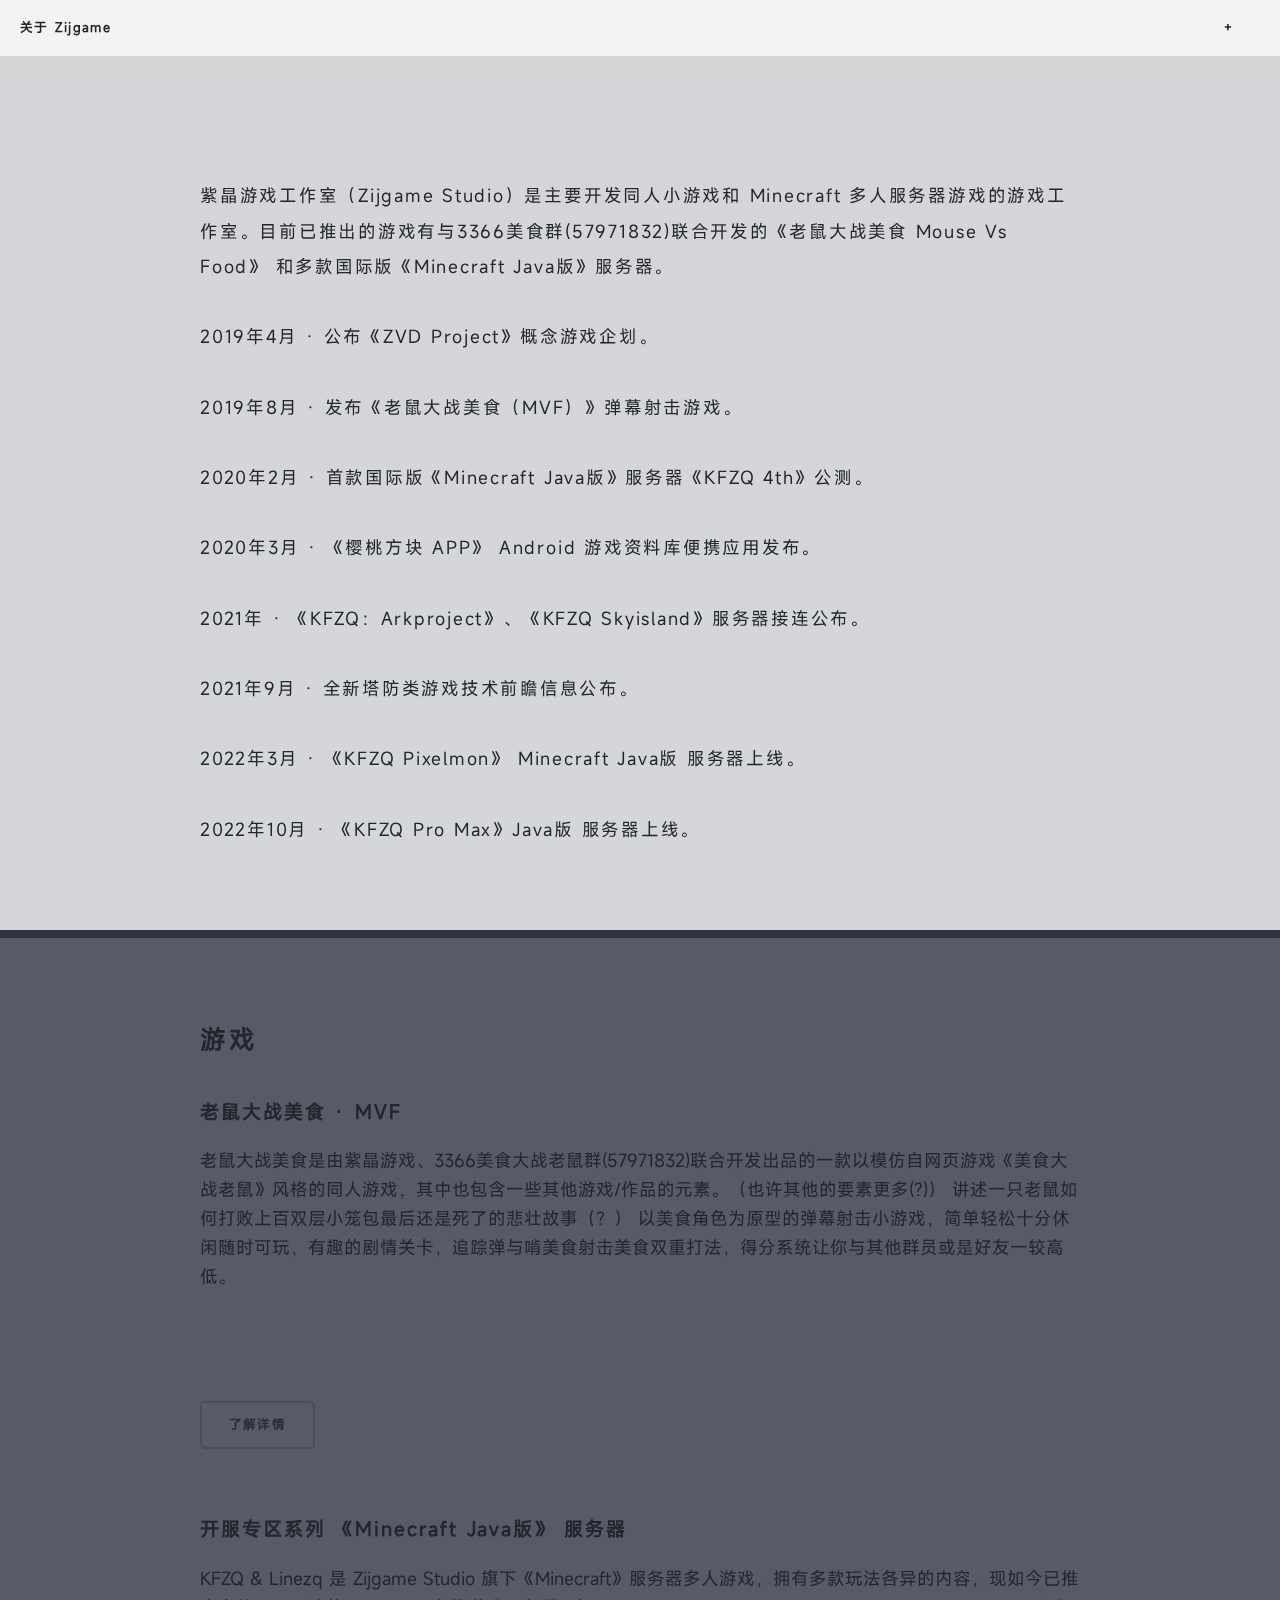
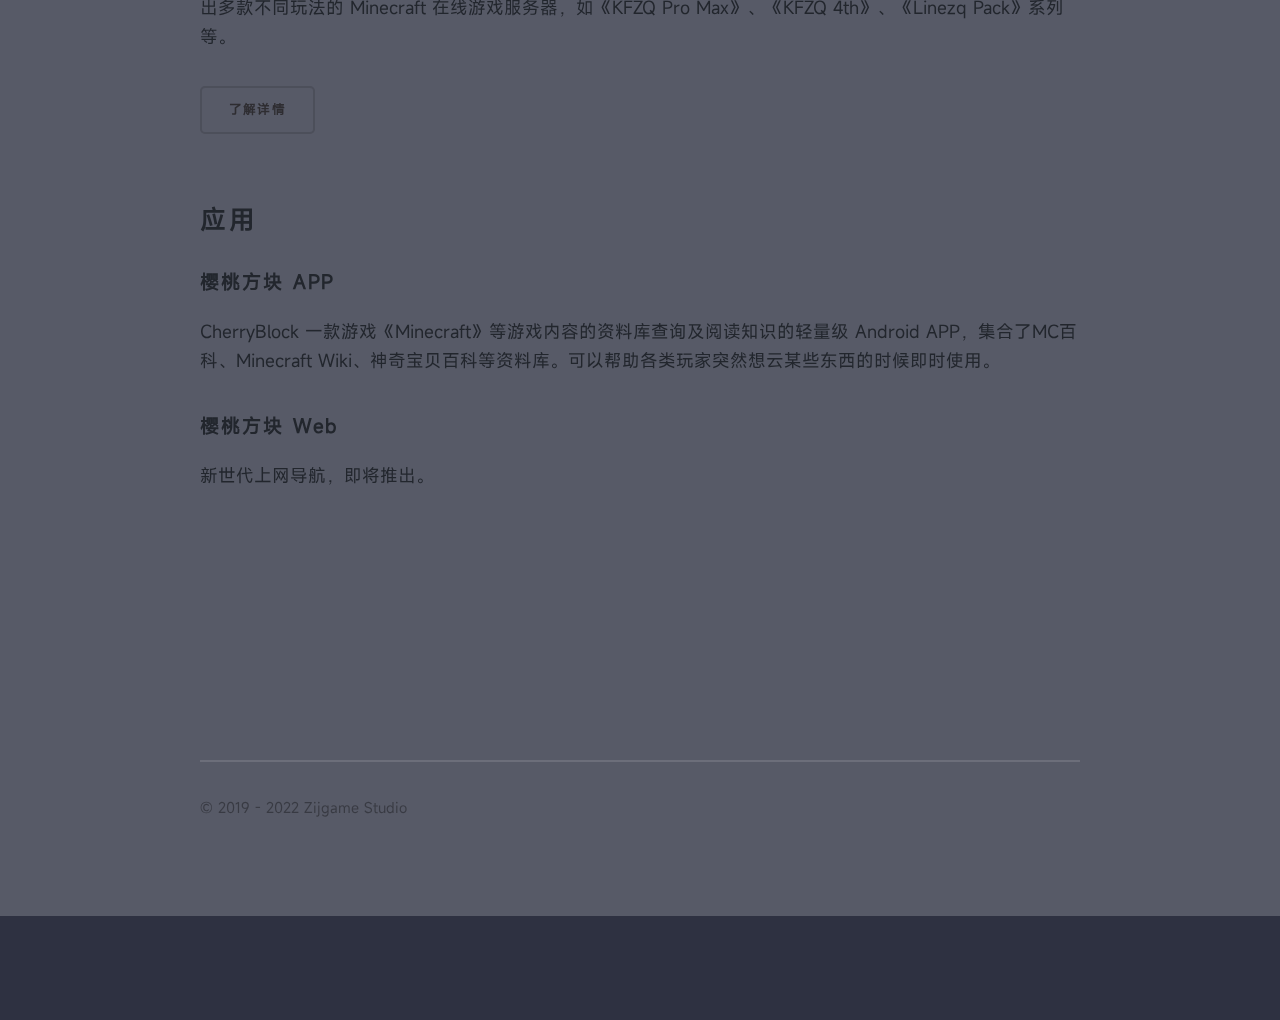
==== commit 123be87f: "Add files via upload" ====
--- a/about.html
+++ b/about.html
@@ -7,7 +7,7 @@
 <html>
 	<head>
 		<title>关于紫晶游戏 - Zijgame Studio 官方网站</title>
-		<link rel="icon" type="image/x-icon" href="https://zijgame-1258074638.cos.ap-shanghai.myqcloud.com/image/zijgame_icon.png">
+		<link rel="icon" type="image/x-icon" href="https://zijgame-1258074638.cos.ap-shanghai.myqcloud.com/images/zijgame_icon.png">
 		<meta charset="utf-8" />
 		<meta name="viewport" content="width=device-width, initial-scale=1, user-scalable=no" />
 		<link rel="stylesheet" href="assets/css/main.css" />
@@ -47,8 +47,8 @@
 						<header>
 							<div class="inner">
 							 
-								<span class="image main"><img src="https://zijgame-1258074638.cos.ap-shanghai.myqcloud.com/image/about_zjgame_banner.png" alt="" /></span>
-								<p>紫晶游戏工作室（Zijgame Studio）是主要开发同人小游戏和 Minecraft 多人服务器游戏的游戏工作室，目前制作组主要人员拥有多达0.25*2个程序员、0.7*2个美术、以及0.5*3策划和运营和2个客服等。目前紫晶游戏已推出的游戏有与3366美食群(57971832)联合开发的《老鼠大战美食 Mouse Vs Food》
+								<span class="image main"><img src="https://zijgame-1258074638.cos.ap-shanghai.myqcloud.com/images/about_zjgame_banner.png" alt="" /></span>
+								<p>紫晶游戏工作室（Zijgame Studio）是主要开发同人小游戏和 Minecraft 多人服务器游戏的游戏工作室。目前已推出的游戏有与3366美食群(57971832)联合开发的《老鼠大战美食 Mouse Vs Food》
 									和多款国际版《Minecraft Java版》服务器。
 								</p>
 								<p>2019年4月 · 公布《ZVD Project》概念游戏企划。</p>
@@ -58,6 +58,7 @@
 								<p>2021年 · 《KFZQ：Arkproject》、《KFZQ Skyisland》服务器接连公布。</p>
 								<p>2021年9月 · 全新塔防类游戏技术前瞻信息公布。</p>
 								<p>2022年3月 · 《KFZQ Pixelmon》 Minecraft Java版 服务器上线。</p>
+								<p>2022年10月 · 《KFZQ Pro Max》Java版 服务器上线。</p>
  
 
 							</div>
@@ -87,7 +88,7 @@
 
 										
 									<h3>开服专区系列 《Minecraft Java版》 服务器</h3>
-									<p>开服专区（KFZQ）是PC端（JAVA版）《MINECRAFT》小型多人服务器游戏。目前已更替了 许多周目。服务器最早于2016年就已成立，服务器最初为少量玩家间进行PE版联机，而后不断进化为基岩版(2017+)、PC JAVA版(2018+)， 且一直为玩家提供服务器级特色。时至今日，KFZQ已从早期人类联机到目前运营多款各具特色的服务器游戏。 并于2020年2月公测国际版的《KFZQ 4TH》，且玩家注册量、在线人数、活跃度和赞助收入突破历史。 现如今已推出多款不同玩法的 MINECRAFT 服务器，如《KFZQ 4TH》 《KFZQ SKYISLAND》《KFZQ PIXELMON》等。</p>
+									<p>KFZQ & Linezq 是 Zijgame Studio 旗下《Minecraft》服务器多人游戏，拥有多款玩法各异的内容，现如今已推出多款不同玩法的 Minecraft 在线游戏服务器，如《KFZQ Pro Max》、《KFZQ 4th》、《Linezq Pack》系列等。</p>
 									<ul class="actions">
 										<li><a href="https://kfzq.zijgame.com/" class="button primarynext">了解详情</a></li>
 									</ul>
@@ -104,8 +105,8 @@
 				<footer id="footer">
 					<div class="inner">
 						<ul class="icons">
-							<li><a href="https://kfzq.zijgame.com" class="image"><img src="https://zijgame-1258074638.cos.ap-shanghai.myqcloud.com/image/kfzq.svg" alt="" /></a></li>
-							<li><a href="https://www.zijgame.com" class="image"><img src="https://zijgame-1258074638.cos.ap-shanghai.myqcloud.com/image/zijgame_website_button.svg" alt="" /></a></li>
+							<li><a href="https://kfzq.zijgame.com" class="image"><img src="https://zijgame-1258074638.cos.ap-shanghai.myqcloud.com/images/kfzq.svg" alt="" /></a></li>
+							<li><a href="https://www.zijgame.com" class="image"><img src="https://zijgame-1258074638.cos.ap-shanghai.myqcloud.com/images/zijgame_website_button.svg" alt="" /></a></li>
 						</ul>
 						<ul class="copyright">
 							<li>&copy; 2019 - 2022 Zijgame Studio</a></li>
--- a/assets/css/main.css
+++ b/assets/css/main.css
@@ -9,7 +9,7 @@
 
 @font-face {
   font-family: 'Novecento Wide Bold';   /*字体名称*/
-  src: url('../webfonts/Novecento-Wide-Bold-2.woff');       /*字体源文件*/
+  src: url('../webfonts/Novecento-Wide-Bold-2.woff2');       /*字体源文件*/
 }
 
 @font-face {
@@ -207,7 +207,7 @@
 			border-bottom: 0;
 			display: block;
 			font-family: "MiSans Regular", MiSans Regular, sans-serif;
-			font-size: 0.8em;
+			font-size: 1.1em;
 			font-weight: 700;
 			letter-spacing: 0.1em;
 			margin: 0 0 2em 0;
@@ -265,6 +265,7 @@
 
 	p {
 		margin: 0 0 2em 0;
+		font-size: 1.1em;
 	}
 
 	h1, h2, h3, h4, h5, h6 {
@@ -3103,7 +3104,7 @@
 		-ms-transition: background-color 0.2s ease-in-out;
 		transition: background-color 0.2s ease-in-out;
 		background-color: rgb(255 255 255 / 70%);
-		backdrop-filter: blur(15px);
+		backdrop-filter: saturate(160%) blur(20px);
 		height: 3.5em;
 		left: 0;
 		line-height: 3.5em;
@@ -3356,11 +3357,11 @@
 					border: 0;
 					display: block;
 					font-family: "MiSans Regular", MiSans Regular, sans-serif;
-					font-size: 0.8em;
+					font-size: 1em;
 					font-weight: 200;
 					letter-spacing: 0.1em;
-					line-height: 1.85em;
-					padding: 0.75em 0;
+					line-height: 1.5em;
+					padding: 0.95em 0;
 					text-transform: uppercase;
 				}
 
@@ -3642,11 +3643,11 @@
 		}
 
 			#wrapper > header h2 {
-				font-size: 1.6em;
+				font-size: 2em;
 			}
 
 			#wrapper > header p {
-				font-size: 0.8em;
+				font-size: 1.1em;
 			}
 
 	}
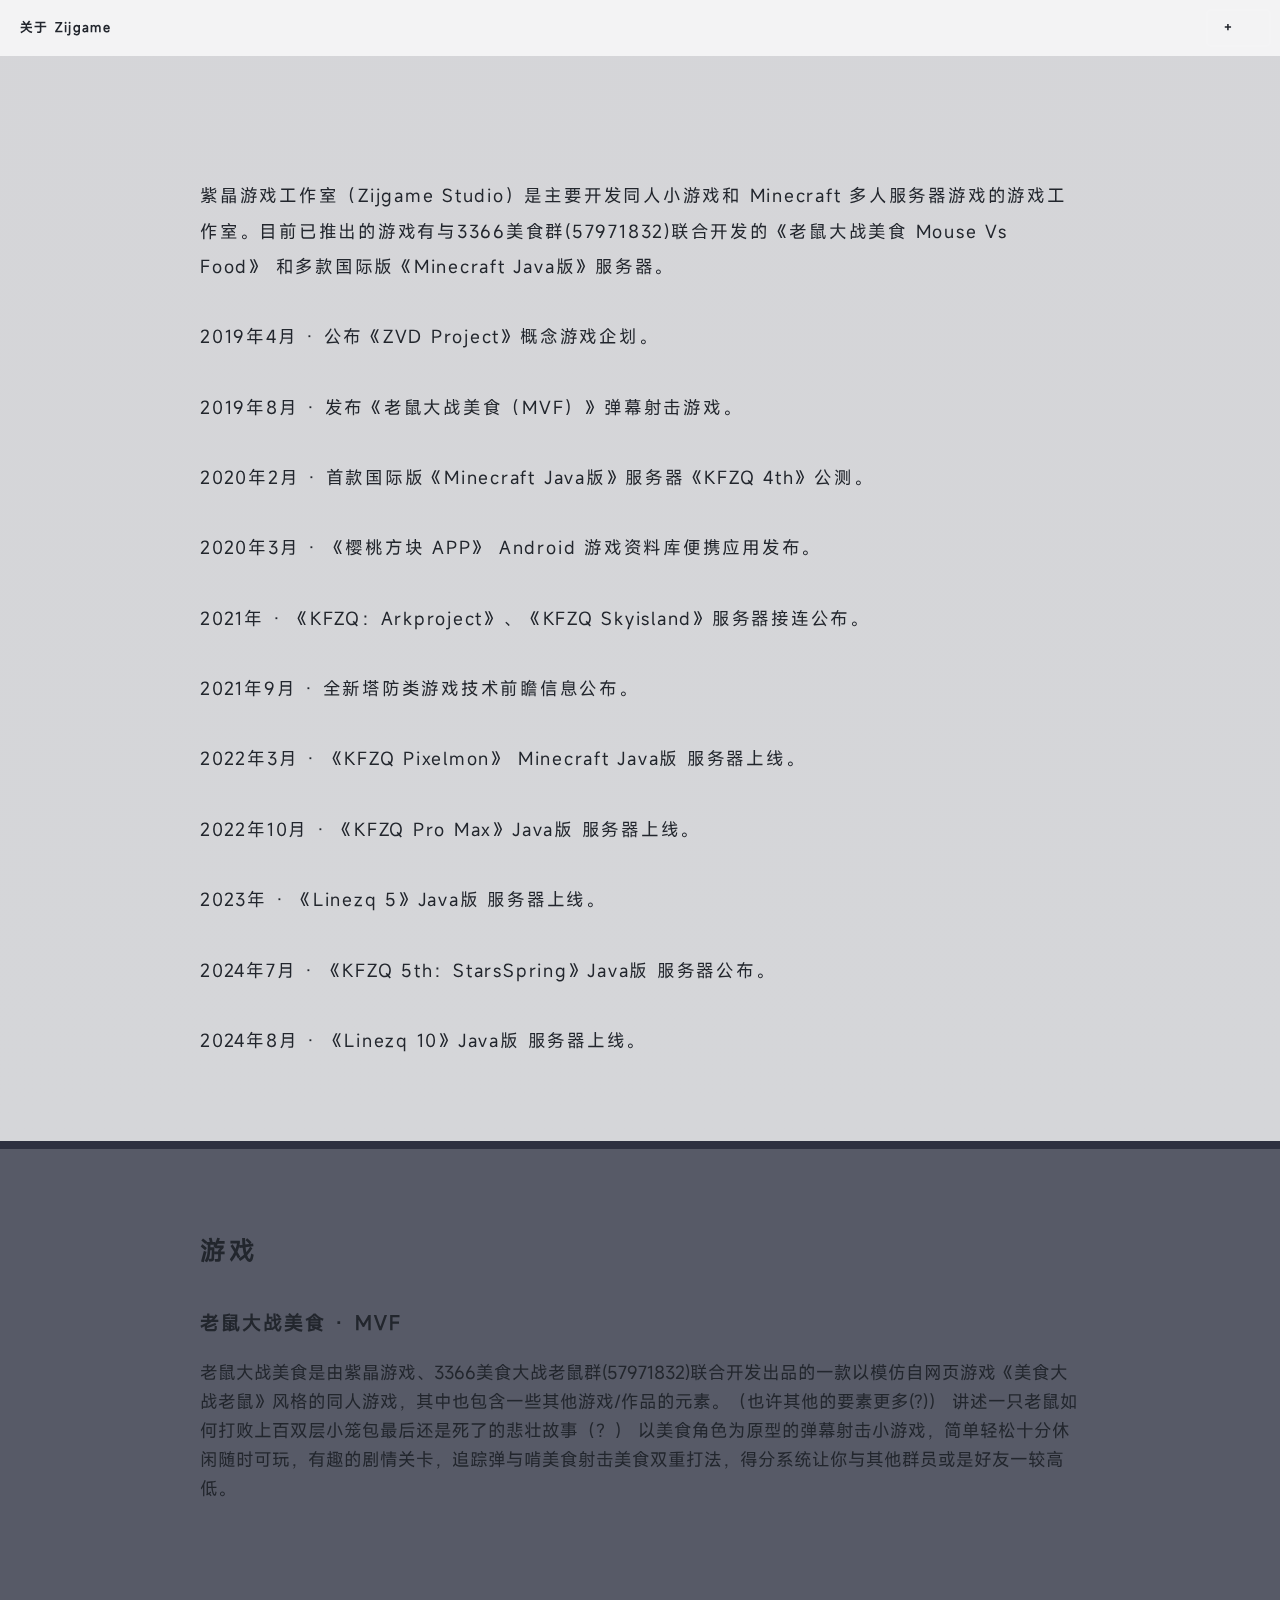
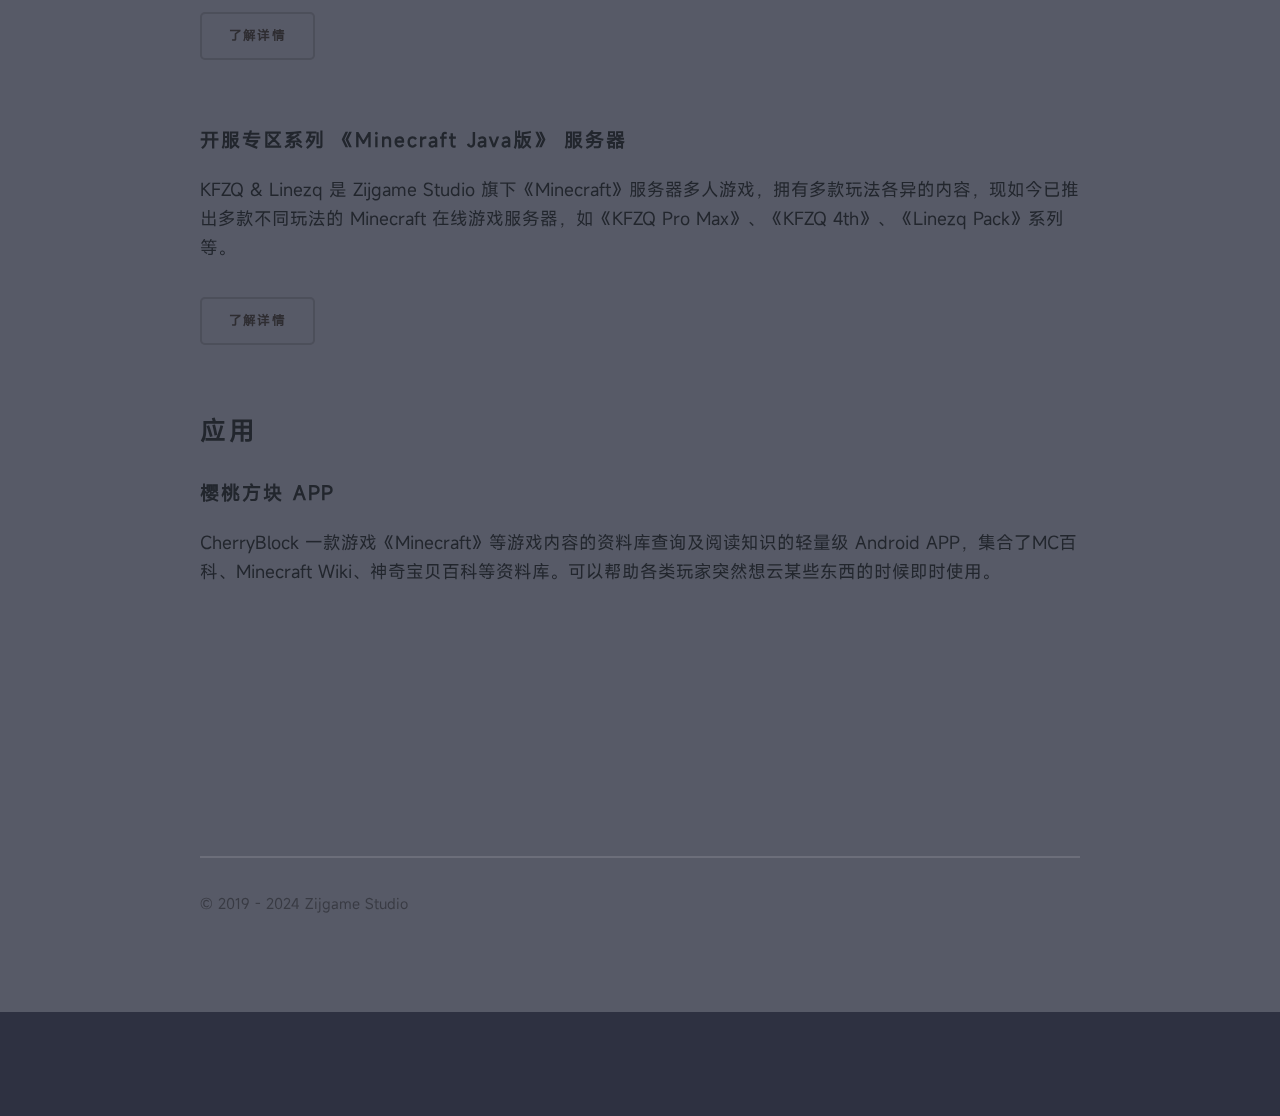
==== commit b7be0144: "update" ====
--- a/about.html
+++ b/about.html
@@ -59,7 +59,9 @@
 								<p>2021年9月 · 全新塔防类游戏技术前瞻信息公布。</p>
 								<p>2022年3月 · 《KFZQ Pixelmon》 Minecraft Java版 服务器上线。</p>
 								<p>2022年10月 · 《KFZQ Pro Max》Java版 服务器上线。</p>
- 
+								<p>2023年 · 《Linezq 5》Java版 服务器上线。</p>
+								<p>2024年7月 · 《KFZQ 5th：StarsSpring》Java版 服务器公布。</p>
+								<p>2024年8月 · 《Linezq 10》Java版 服务器上线。</p>
 
 							</div>
 						</header>
@@ -98,8 +100,8 @@
 									<p>CherryBlock 一款游戏《Minecraft》等游戏内容的资料库查询及阅读知识的轻量级 Android APP，集合了MC百科、Minecraft Wiki、神奇宝贝百科等资料库。可以帮助各类玩家突然想云某些东西的时候即时使用。</p>
 							
 							
-									<h3>樱桃方块 Web</h3>
-									<p>新世代上网导航，即将推出。</p>
+								<!-- 	<h3>樱桃方块 Web</h3>
+									<p>新世代上网导航，即将推出。</p>  -->
  
 				<!-- Footer -->
 				<footer id="footer">
@@ -109,7 +111,7 @@
 							<li><a href="https://www.zijgame.com" class="image"><img src="https://zijgame-1258074638.cos.ap-shanghai.myqcloud.com/images/zijgame_website_button.svg" alt="" /></a></li>
 						</ul>
 						<ul class="copyright">
-							<li>&copy; 2019 - 2022 Zijgame Studio</a></li>
+							<li>&copy; 2019 - 2024 Zijgame Studio</a></li>
 						</ul>
  
 					</div>
